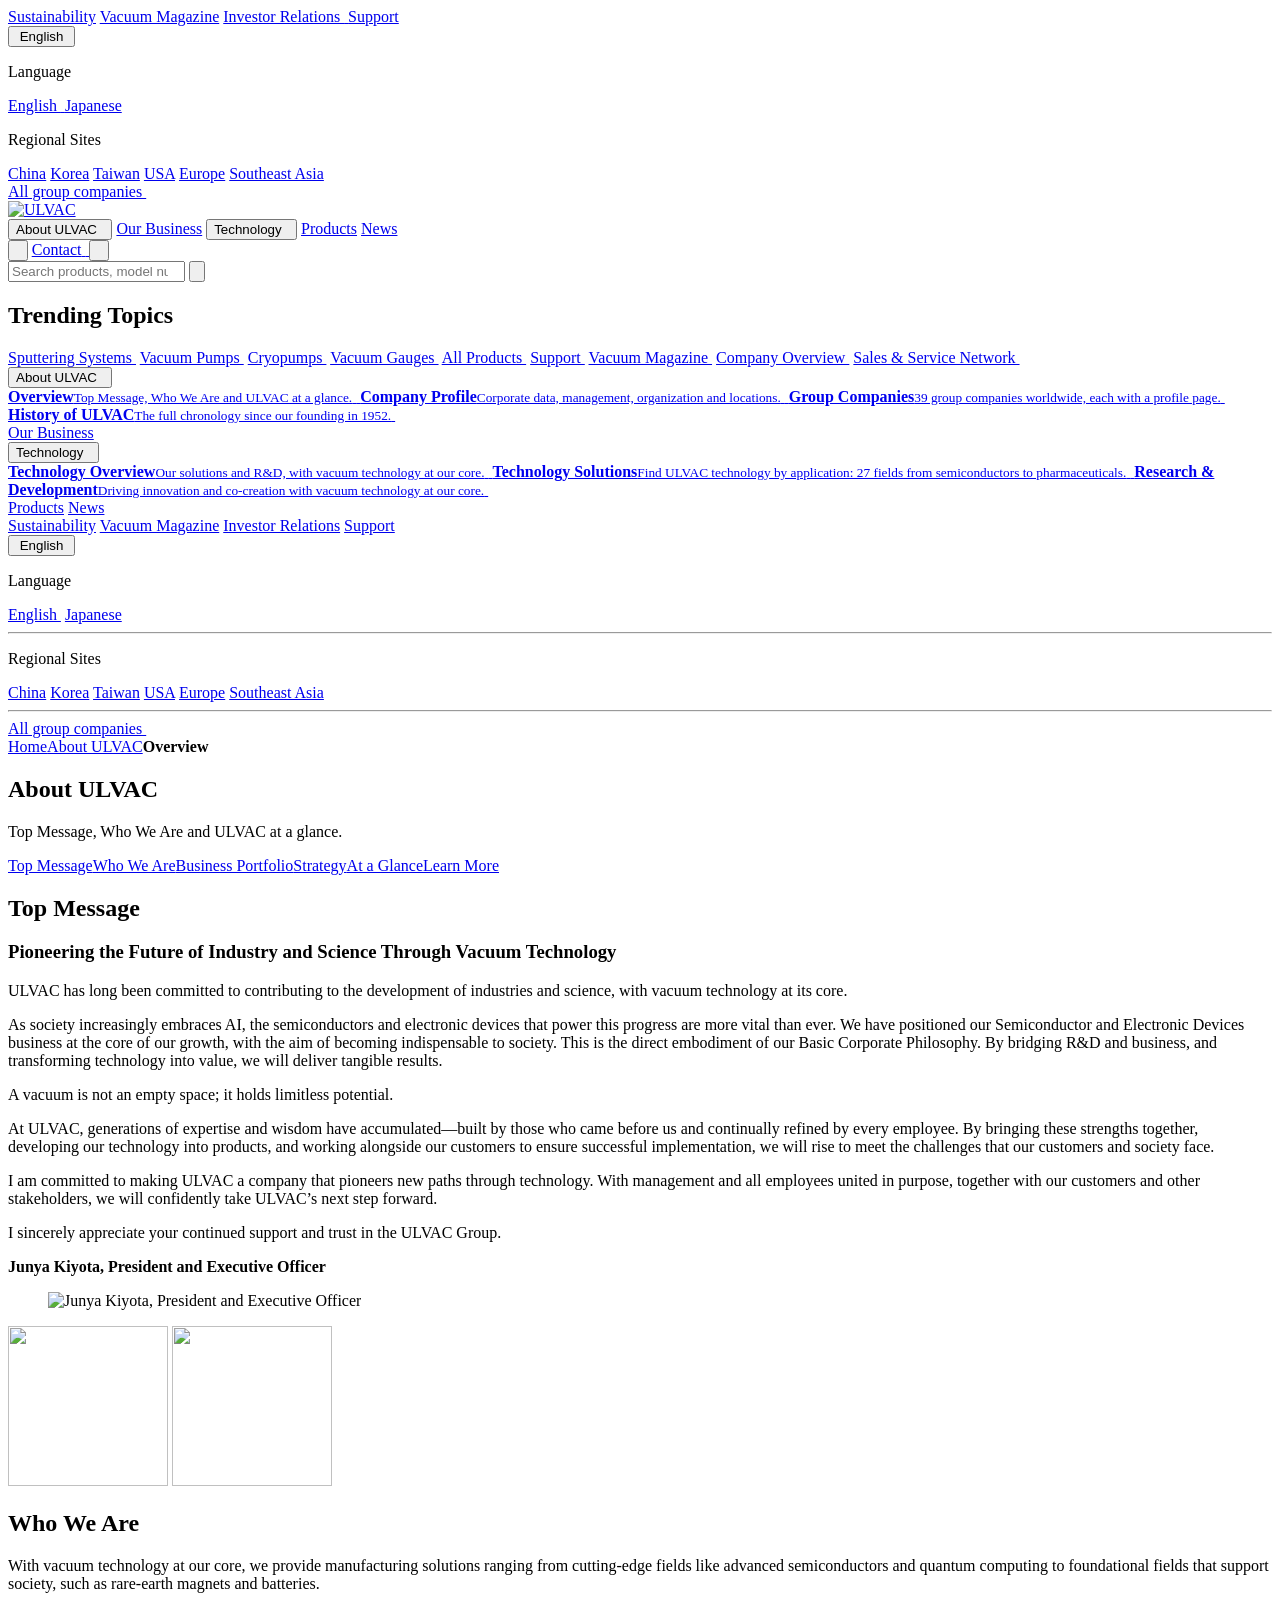
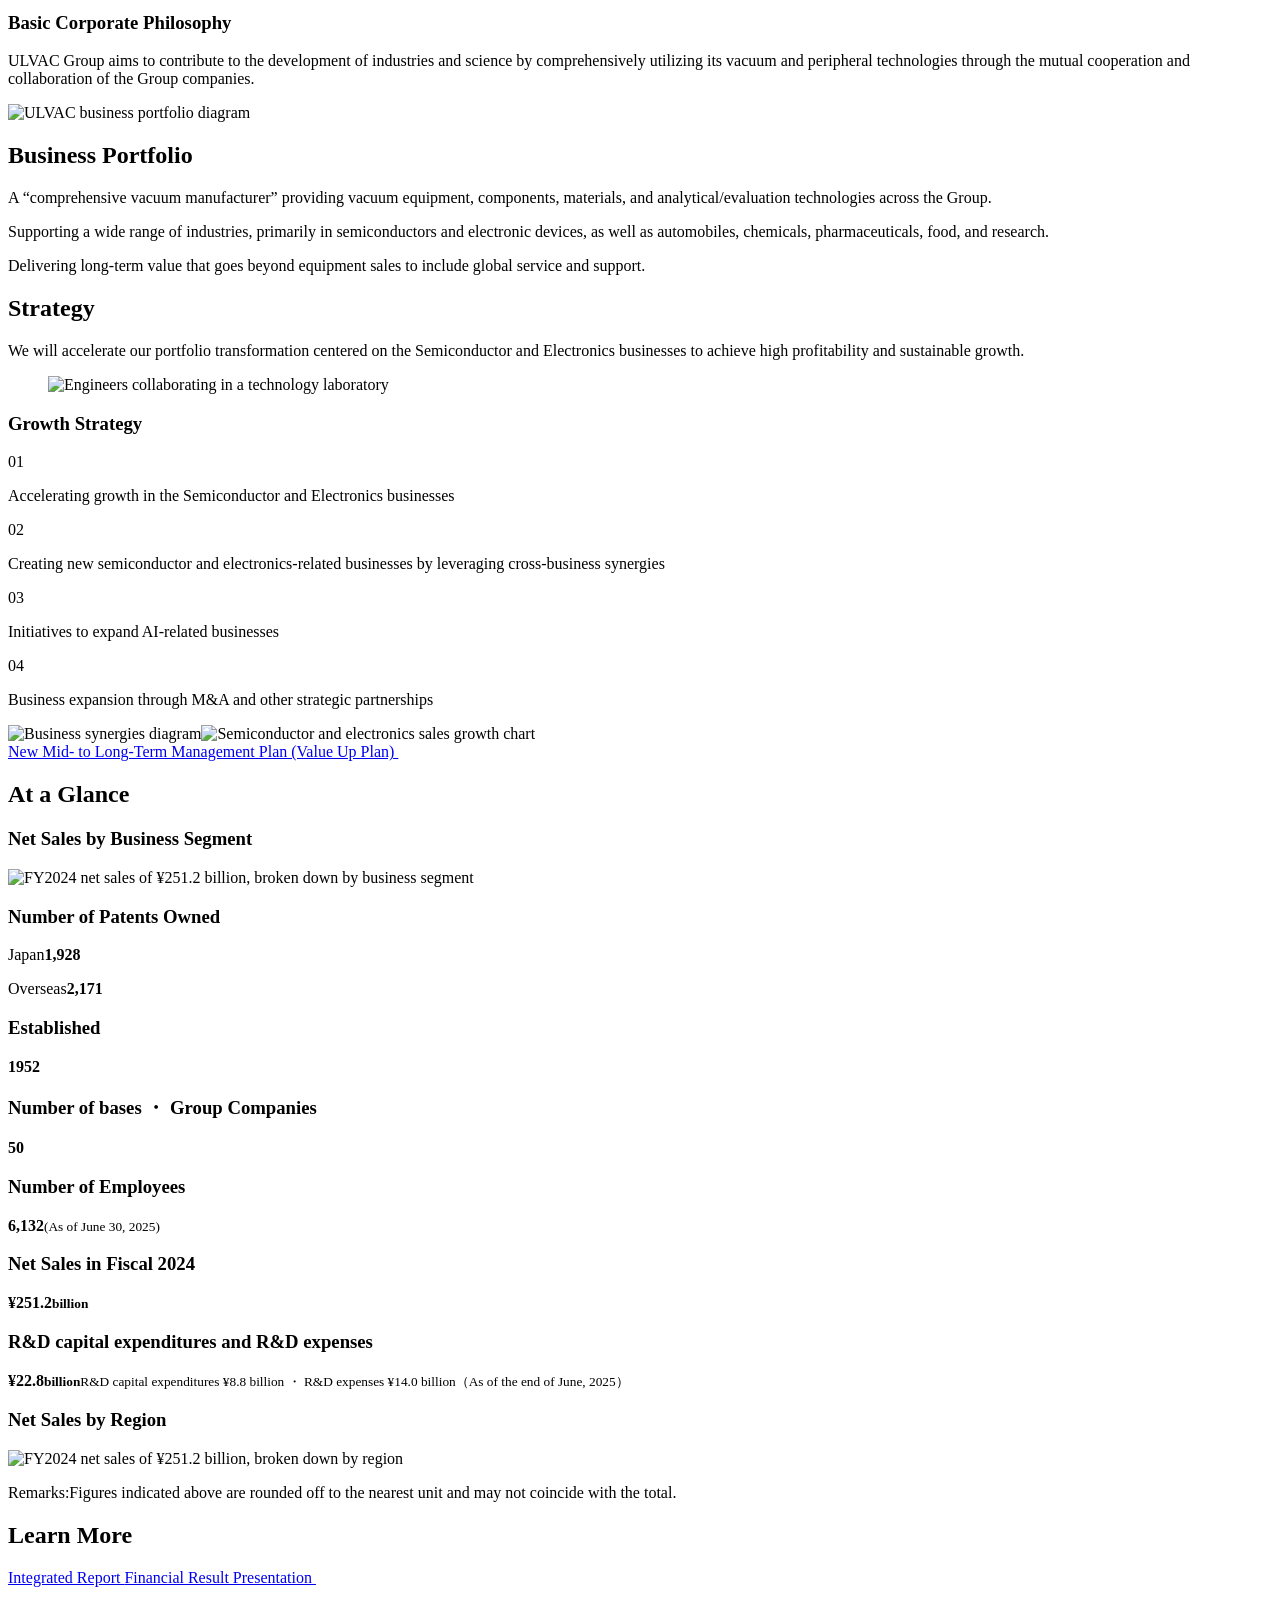
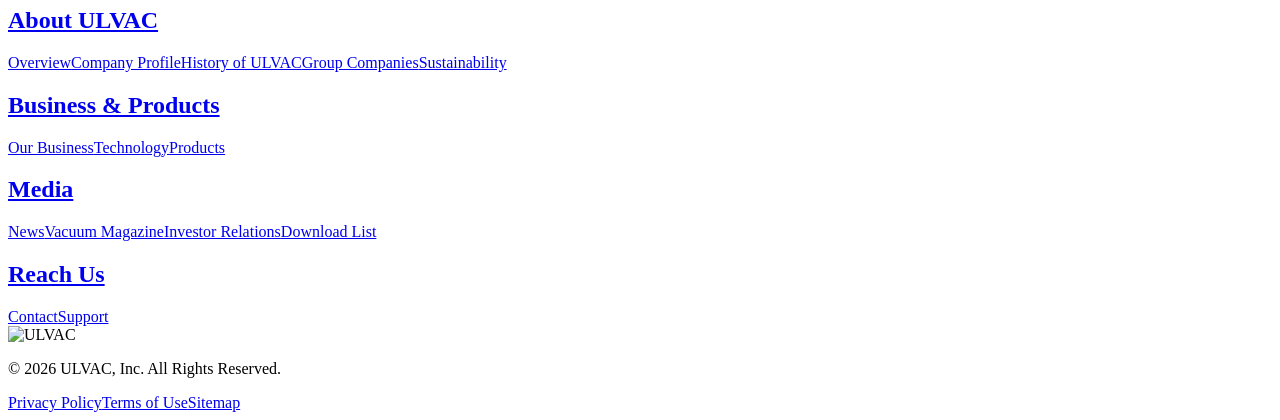
==== about.html @ 2d4812a8 "1" ====
<!doctype html>
<html lang="en">
  <head>
    <!-- figma:head-start -->
    <meta charset="UTF-8" />
    <meta name="viewport" content="width=device-width, initial-scale=1.0" />
    <meta name="description" content="About ULVAC — our leadership, identity, business portfolio, strategy and key facts." />
    <title>About ULVAC</title>
    <link rel="stylesheet" href="./css/pc.css" />
    <link rel="stylesheet" href="./css/header.css" />
    <link rel="stylesheet" href="./css/mobile.css" />
    <link rel="stylesheet" href="./css/about.css" />
    <link rel="preload" href="./script.js" as="script" />
    <!-- figma:head-end -->
  </head>
  <body>
    <!-- figma:body-start -->
    <header class="site-header" id="site-header">
      <div class="site-header__glass">
        <div class="site-header__inner">
          <div class="utility-nav">
            <a href="#sustainability">Sustainability</a>
            <a href="#magazine">Vacuum Magazine</a>
            <a class="external-link" href="#investor-relations">
              Investor Relations
              <img src="./img/site/51fd2.svg" alt="" aria-hidden="true" />
            </a>
            <a href="#support">Support</a>
            <div class="language">
              <button
                class="language__trigger"
                type="button"
                aria-expanded="false"
                aria-controls="language-menu"
              >
                <img class="language__globe" src="./img/site/header-language.svg" alt="" aria-hidden="true" />
                <span>English</span>
                <img
                  class="language__chevron"
                  src="./img/site/header-language-chevron.svg"
                  alt=""
                  aria-hidden="true"
                />
              </button>
              <div class="language__menu" id="language-menu">
                <p class="language__label">Language</p>
                <a class="language__item is-selected" href="#english">
                  English
                  <img src="./img/site/cfca9.svg" alt="" aria-hidden="true" />
                </a>
                <a class="language__item" href="#japanese">Japanese</a>
                <div class="language__divider"></div>
                <p class="language__label">Regional Sites</p>
                <a class="language__item" href="#china">China</a>
                <a class="language__item" href="#korea">Korea</a>
                <a class="language__item" href="#taiwan">Taiwan</a>
                <a class="language__item" href="#usa">USA</a>
                <a class="language__item" href="#europe">Europe</a>
                <a class="language__item" href="#southeast-asia">Southeast Asia</a>
                <div class="language__divider"></div>
                <a class="language__all" href="#group-companies">
                  All group companies
                  <img src="./img/site/816e2.svg" alt="" aria-hidden="true" />
                </a>
              </div>
            </div>
          </div>

          <div class="header-main">
            <a class="logo" href="./index.html" aria-label="ULVAC home">
              <img src="./img/site/b45c0.png" alt="ULVAC" />
            </a>
            <nav class="main-nav" aria-label="Main navigation">
              <button
                type="button"
                data-mega-menu="about"
                aria-expanded="false"
                aria-controls="mega-menu-about"
              >
                About ULVAC
                <span class="main-nav__icon">
                  <img
                    class="main-nav__icon-default"
                    src="./img/site/4ae75.svg"
                    alt=""
                    aria-hidden="true"
                  />
                  <img
                    class="main-nav__icon-active"
                    src="./img/site/4aeca.svg"
                    alt=""
                    aria-hidden="true"
                  />
                </span>
              </button>
              <i aria-hidden="true"></i>
              <a href="#business">Our Business</a>
              <i aria-hidden="true"></i>
              <button
                type="button"
                data-mega-menu="technology"
                aria-expanded="false"
                aria-controls="mega-menu-technology"
              >
                Technology
                <span class="main-nav__icon">
                  <img
                    class="main-nav__icon-default"
                    src="./img/site/4ae75.svg"
                    alt=""
                    aria-hidden="true"
                  />
                  <img
                    class="main-nav__icon-active"
                    src="./img/site/4aeca.svg"
                    alt=""
                    aria-hidden="true"
                  />
                </span>
              </button>
              <i aria-hidden="true"></i>
              <a href="#products">Products</a>
              <i aria-hidden="true"></i>
              <a href="#news">News</a>
            </nav>
            <div class="header-actions">
              <button
                class="icon-button"
                type="button"
                aria-label="Open search"
                aria-expanded="false"
                aria-controls="search-panel"
              >
                <picture class="icon-button__open">
                  <source media="(max-width: 940px)" srcset="./img/site/834f3.svg" />
                  <img src="./img/site/header-search.svg" alt="" />
                </picture>
                <img
                  class="icon-button__close"
                  src="./img/site/2cd03.svg"
                  alt=""
                  aria-hidden="true"
                />
              </button>
              <a class="contact-button" href="#contact">
                <span>Contact</span>
                <span class="contact-button__icon">
                  <img src="./img/site/header-contact-chevron.svg" alt="" aria-hidden="true" />
                </span>
              </a>
              <button
                class="mobile-menu-button"
                type="button"
                aria-label="Open menu"
                aria-expanded="false"
                aria-controls="mobile-nav"
              >
                <img
                  class="mobile-menu-button__open"
                  src="./img/site/a087a.svg"
                  alt=""
                  aria-hidden="true"
                />
                <img
                  class="mobile-menu-button__close"
                  src="./img/site/2cd03.svg"
                  alt=""
                  aria-hidden="true"
                />
              </button>
            </div>
          </div>
        </div>
      </div>

      <div class="mega-menu mega-menu--about" id="mega-menu-about" hidden>
        <p class="mega-menu__title">About ULVAC</p>
        <div class="mega-menu__grid">
          <a class="mega-menu__card" href="./about.html"
            ><strong>Overview</strong><span>Top Message, Who We Are and ULVAC at a glance.</span></a
          >
          <a class="mega-menu__card" href="#company-profile"
            ><strong>Company Profile</strong
            ><span>Corporate data, management, organization and locations.</span></a
          >
          <a class="mega-menu__card" href="#group-companies"
            ><strong>Group Companies</strong
            ><span>39 group companies worldwide, each with a profile page.</span></a
          >
          <a class="mega-menu__card" href="#history-of-ulvac"
            ><strong>History of ULVAC</strong
            ><span>The full chronology since our founding in 1952.</span></a
          >
        </div>
      </div>

      <div class="mega-menu mega-menu--technology" id="mega-menu-technology" hidden>
        <p class="mega-menu__title">Technology</p>
        <div class="mega-menu__grid">
          <a class="mega-menu__card" href="#technology-overview"
            ><strong>Technology Overview</strong
            ><span>Our solutions and R&amp;D, with vacuum technology at our core.</span></a
          >
          <a class="mega-menu__card" href="#technology-solutions"
            ><strong>Technology Solutions</strong
            ><span
              >Find ULVAC technology by application: 27 fields from semiconductors to
              pharmaceuticals.</span
            ></a
          >
          <a class="mega-menu__card" href="#research-development"
            ><strong>Research &amp; Development</strong
            ><span>Driving innovation and co-creation with vacuum technology at our core.</span></a
          >
        </div>
      </div>

      <div class="search-panel" id="search-panel" aria-hidden="true">
        <form class="search-form" role="search">
          <input
            name="q"
            type="search"
            aria-label="Search"
            placeholder="Search products, model numbers, articles..."
            tabindex="-1"
          />
          <button type="submit" aria-label="Submit search" tabindex="-1">
            <img src="./img/site/65e20.svg" alt="" aria-hidden="true" />
          </button>
        </form>
        <div class="trending">
          <h2>Trending Topics</h2>
          <div class="trending__grid">
            <a href="#sputtering-systems"
              >Sputtering Systems <img src="./img/site/816e2.svg" alt="" aria-hidden="true"
            /></a>
            <a href="#vacuum-pumps"
              >Vacuum Pumps <img src="./img/site/816e2.svg" alt="" aria-hidden="true"
            /></a>
            <a href="#cryopumps"
              >Cryopumps <img src="./img/site/816e2.svg" alt="" aria-hidden="true"
            /></a>
            <a href="#vacuum-gauges"
              >Vacuum Gauges <img src="./img/site/816e2.svg" alt="" aria-hidden="true"
            /></a>
            <a href="#products"
              >All Products <img src="./img/site/816e2.svg" alt="" aria-hidden="true"
            /></a>
            <a href="#support"
              >Support <img src="./img/site/816e2.svg" alt="" aria-hidden="true"
            /></a>
            <a href="#magazine"
              >Vacuum Magazine <img src="./img/site/816e2.svg" alt="" aria-hidden="true"
            /></a>
            <a href="./about.html"
              >Company Overview <img src="./img/site/816e2.svg" alt="" aria-hidden="true"
            /></a>
            <a href="#sales-service-network"
              >Sales &amp; Service Network
              <img src="./img/site/816e2.svg" alt="" aria-hidden="true"
            /></a>
          </div>
        </div>
      </div>

      <nav class="mobile-nav" id="mobile-nav" aria-label="Mobile navigation">
        <div class="mobile-nav__primary">
          <div class="mobile-nav__group">
            <button
              class="mobile-nav__trigger"
              type="button"
              aria-expanded="false"
              aria-controls="mobile-about"
            >
              <span>About ULVAC</span>
              <img class="mobile-nav__chevron-down" src="./img/site/a34da.svg" alt="" aria-hidden="true" />
              <img class="mobile-nav__chevron-up" src="./img/site/2c902.svg" alt="" aria-hidden="true" />
            </button>
            <div class="mobile-nav__submenu" id="mobile-about">
              <a href="./about.html">
                <span><strong>Overview</strong><small>Top Message, Who We Are and ULVAC at a glance.</small></span>
                <img src="./img/site/85260.svg" alt="" aria-hidden="true" />
              </a>
              <a href="#company-profile">
                <span><strong>Company Profile</strong><small>Corporate data, management, organization and locations.</small></span>
                <img src="./img/site/85260.svg" alt="" aria-hidden="true" />
              </a>
              <a href="#group-companies">
                <span><strong>Group Companies</strong><small>39 group companies worldwide, each with a profile page.</small></span>
                <img src="./img/site/85260.svg" alt="" aria-hidden="true" />
              </a>
              <a href="#history-of-ulvac">
                <span><strong>History of ULVAC</strong><small>The full chronology since our founding in 1952.</small></span>
                <img src="./img/site/85260.svg" alt="" aria-hidden="true" />
              </a>
            </div>
          </div>
          <a class="mobile-nav__link" href="#business">Our Business</a>
          <div class="mobile-nav__group">
            <button
              class="mobile-nav__trigger"
              type="button"
              aria-expanded="false"
              aria-controls="mobile-technology"
            >
              <span>Technology</span>
              <img class="mobile-nav__chevron-down" src="./img/site/a34da.svg" alt="" aria-hidden="true" />
              <img class="mobile-nav__chevron-up" src="./img/site/2c902.svg" alt="" aria-hidden="true" />
            </button>
            <div class="mobile-nav__submenu" id="mobile-technology">
              <a href="#technology-overview">
                <span><strong>Technology Overview</strong><small>Our solutions and R&amp;D, with vacuum technology at our core.</small></span>
                <img src="./img/site/85260.svg" alt="" aria-hidden="true" />
              </a>
              <a href="#technology-solutions">
                <span><strong>Technology Solutions</strong><small>Find ULVAC technology by application: 27 fields from semiconductors to pharmaceuticals.</small></span>
                <img src="./img/site/85260.svg" alt="" aria-hidden="true" />
              </a>
              <a href="#research-development">
                <span><strong>Research &amp; Development</strong><small>Driving innovation and co-creation with vacuum technology at our core.</small></span>
                <img src="./img/site/85260.svg" alt="" aria-hidden="true" />
              </a>
            </div>
          </div>
          <a class="mobile-nav__link" href="#products">Products</a>
          <a class="mobile-nav__link" href="#news">News</a>
        </div>

        <div class="mobile-nav__utility">
          <a href="#sustainability">Sustainability</a>
          <a href="#magazine">Vacuum Magazine</a>
          <a href="#investor-relations">Investor Relations</a>
          <a href="#support">Support</a>
          <div class="mobile-language">
            <button
              class="mobile-language__trigger"
              type="button"
              aria-expanded="false"
              aria-controls="mobile-language-menu"
            >
              <span>
                <img src="./img/site/fb492.svg" alt="" aria-hidden="true" />
                English
              </span>
              <img class="mobile-language__chevron" src="./img/site/47013.svg" alt="" aria-hidden="true" />
            </button>
            <div class="mobile-language__menu" id="mobile-language-menu">
              <p>Language</p>
              <a class="is-selected" href="#english">English <img src="./img/site/cfca9.svg" alt="" aria-hidden="true" /></a>
              <a href="#japanese">Japanese</a>
              <hr />
              <p>Regional Sites</p>
              <a href="#china">China</a>
              <a href="#korea">Korea</a>
              <a href="#taiwan">Taiwan</a>
              <a href="#usa">USA</a>
              <a href="#europe">Europe</a>
              <a href="#southeast-asia">Southeast Asia</a>
              <hr />
              <a class="mobile-language__all" href="#group-companies">
                All group companies
                <img src="./img/site/816e2.svg" alt="" aria-hidden="true" />
              </a>
            </div>
          </div>
        </div>
      </nav>
    </header>
    <main class="about-page">
      <nav class="about-breadcrumb content-shell" aria-label="Breadcrumb">
        <a href="./index.html">Home</a><img src="./img/about/breadcrumb-right.svg" alt="" /><a href="#">About ULVAC</a><img src="./img/about/breadcrumb-right.svg" alt="" /><strong aria-current="page">Overview</strong>
      </nav>

      <section class="about-hero">
        <div class="content-shell">
          <h1>About ULVAC</h1>
          <p>Top Message, Who We Are and ULVAC at a glance.</p>
          <nav class="about-anchor-nav" aria-label="About page sections">
            <a href="#top-message">Top Message</a><a href="#who-we-are">Who We Are</a><a href="#business-portfolio">Business Portfolio</a><a href="#strategy">Strategy</a><a href="#at-a-glance">At a Glance</a><a href="#learn-more">Learn More</a>
          </nav>
        </div>
      </section>

      <section class="about-section top-message content-shell" id="top-message">
        <h2>Top Message</h2>
        <article class="message-card">
          <div class="message-copy">
            <h3>Pioneering the Future of Industry and Science Through Vacuum Technology</h3>
            <div>
              <p>ULVAC has long been committed to contributing to the development of industries and science, with vacuum technology at its core.</p>
              <p>As society increasingly embraces AI, the semiconductors and electronic devices that power this progress are more vital than ever. We have positioned our Semiconductor and Electronic Devices business at the core of our growth, with the aim of becoming indispensable to society. This is the direct embodiment of our Basic Corporate Philosophy. By bridging R&amp;D and business, and transforming technology into value, we will deliver tangible results.</p>
              <p>A vacuum is not an empty space; it holds limitless potential.</p>
              <p>At ULVAC, generations of expertise and wisdom have accumulated—built by those who came before us and continually refined by every employee. By bringing these strengths together, developing our technology into products, and working alongside our customers to ensure successful implementation, we will rise to meet the challenges that our customers and society face.</p>
              <p>I am committed to making ULVAC a company that pioneers new paths through technology. With management and all employees united in purpose, together with our customers and other stakeholders, we will confidently take ULVAC’s next step forward.</p>
              <p>I sincerely appreciate your continued support and trust in the ULVAC Group.</p>
            </div>
            <strong>Junya Kiyota, President and Executive Officer</strong>
          </div>
          <figure class="message-portrait"><img src="./img/about/26c6a.png" alt="Junya Kiyota, President and Executive Officer" /></figure>
        </article>
        <img class="message-quote message-quote--open" src="./img/about/quote-open.svg" alt="" width="160" height="160" />
        <img class="message-quote message-quote--close" src="./img/about/quote-close.svg" alt="" width="160" height="160" />
      </section>

      <section class="about-section content-shell" id="who-we-are">
        <article class="who-card">
          <div><h2>Who We Are</h2><p>With vacuum technology at our core, we provide manufacturing solutions ranging from cutting-edge fields like advanced semiconductors and quantum computing to foundational fields that support society, such as rare-earth magnets and batteries.</p></div>
          <aside><h3>Basic Corporate Philosophy</h3><p>ULVAC Group aims to contribute to the development of industries and science by comprehensively utilizing its vacuum and peripheral technologies through the mutual cooperation and collaboration of the Group companies.</p></aside>
        </article>
      </section>

      <section class="about-section content-shell" id="business-portfolio">
        <article class="portfolio-card">
          <img src="./img/about/96e7d.png" alt="ULVAC business portfolio diagram" />
          <div><h2>Business Portfolio</h2><p>A “comprehensive vacuum manufacturer” providing vacuum equipment, components, materials, and analytical/evaluation technologies across the Group.</p><p>Supporting a wide range of industries, primarily in semiconductors and electronic devices, as well as automobiles, chemicals, pharmaceuticals, food, and research.</p><p>Delivering long-term value that goes beyond equipment sales to include global service and support.</p></div>
        </article>
      </section>

      <section class="about-section strategy-section content-shell" id="strategy">
        <div class="strategy-intro"><div><h2>Strategy</h2><p>We will accelerate our portfolio transformation centered on the Semiconductor and Electronics businesses to achieve high profitability and sustainable growth.</p></div><figure><img src="./img/about/8f55e.png" alt="Engineers collaborating in a technology laboratory" /></figure></div>
        <h3>Growth Strategy</h3>
        <div class="growth-grid"><article><span>01</span><p>Accelerating growth in the Semiconductor and Electronics businesses</p></article><article><span>02</span><p>Creating new semiconductor and electronics-related businesses by leveraging cross-business synergies</p></article><article><span>03</span><p>Initiatives to expand AI-related businesses</p></article><article><span>04</span><p>Business expansion through M&amp;A and other strategic partnerships</p></article></div>
        <div class="strategy-images"><img src="./img/about/a4dad.png" alt="Business synergies diagram" /><img src="./img/about/585d7.png" alt="Semiconductor and electronics sales growth chart" /></div>
        <a class="text-link" href="#">New Mid- to Long-Term Management Plan (Value Up Plan) <img src="./img/about/plan-pdf.svg" alt="" /></a>
      </section>

      <section class="about-section glance-section content-shell" id="at-a-glance">
        <h2>At a Glance</h2>
        <div class="glance-grid">
          <div class="glance-segment-stack">
          <article class="glance-card glance-card--chart"><h3>Net Sales by Business Segment</h3><img src="./img/about/net-sales-segments.png" width="924" height="536" alt="FY2024 net sales of ¥251.2 billion, broken down by business segment" /></article>
            <article class="glance-card"><h3>Number of Patents Owned</h3><div class="split-metric"><p>Japan<strong>1,928</strong></p><p>Overseas<strong>2,171</strong></p></div></article>
          </div>
          <div class="glance-stack"><article class="glance-card"><h3>Established</h3><strong class="metric">1952</strong></article><article class="glance-card"><h3>Number of bases ・ Group Companies</h3><strong class="metric">50</strong></article><article class="glance-card"><h3>Number of Employees</h3><strong class="metric">6,132</strong><small>(As of June 30, 2025)</small></article></div>
          <div class="glance-stack"><article class="glance-card"><h3>Net Sales in Fiscal 2024</h3><strong class="metric">¥251.2<small>billion</small></strong></article><article class="glance-card"><h3>R&amp;D capital expenditures and R&amp;D expenses</h3><strong class="metric">¥22.8<small>billion</small></strong><small>R&amp;D capital expenditures ¥8.8 billion ・ R&amp;D expenses ¥14.0 billion（As of the end of June, 2025）</small></article></div>
          <article class="glance-card glance-card--chart"><h3>Net Sales by Region</h3><img src="./img/about/net-sales-regions.png" width="924" height="516" alt="FY2024 net sales of ¥251.2 billion, broken down by region" /></article>
        </div>
        <p class="glance-note">Remarks:Figures indicated above are rounded off to the nearest unit and may not coincide with the total.</p>
      </section>

      <section class="about-section learn-more content-shell" id="learn-more"><h2>Learn More</h2><div><a href="#">Integrated Report <img src="./img/about/e013e.svg" alt="" /></a><a href="#">Financial Result Presentation <img src="./img/about/e013e.svg" alt="" /></a></div></section>
    </main>
    <footer class="footer">
      <div class="footer__inner">
        <nav class="footer__nav" aria-label="Footer navigation">
          <div>
            <h2><a href="#">About ULVAC</a></h2>
            <a href="#">Overview</a><a href="#">Company Profile</a><a href="#">History of ULVAC</a
            ><a href="#">Group Companies</a><a href="#">Sustainability</a>
          </div>
          <div>
            <h2><a href="#">Business &amp; Products</a></h2>
            <a href="#">Our Business</a><a href="#">Technology</a><a href="#">Products</a>
          </div>
          <div>
            <h2><a href="#">Media</a></h2>
            <a href="#">News</a><a href="#">Vacuum Magazine</a><a href="#">Investor Relations</a
            ><a href="#">Download List</a>
          </div>
          <div>
            <h2><a href="#">Reach Us</a></h2>
            <a href="#">Contact</a><a href="#">Support</a>
          </div>
        </nav>
        <img class="footer__logo" src="./img/94890.png" alt="ULVAC" />
        <div class="footer__legal">
          <p>© 2026 ULVAC, Inc. All Rights Reserved.</p>
          <nav aria-label="Legal">
            <a href="#">Privacy Policy</a><a href="#">Terms of Use</a><a href="#">Sitemap</a>
          </nav>
        </div>
      </div>
    </footer>
    <script src="./script.js" defer></script>
    <!-- figma:body-end -->
  </body>
</html>
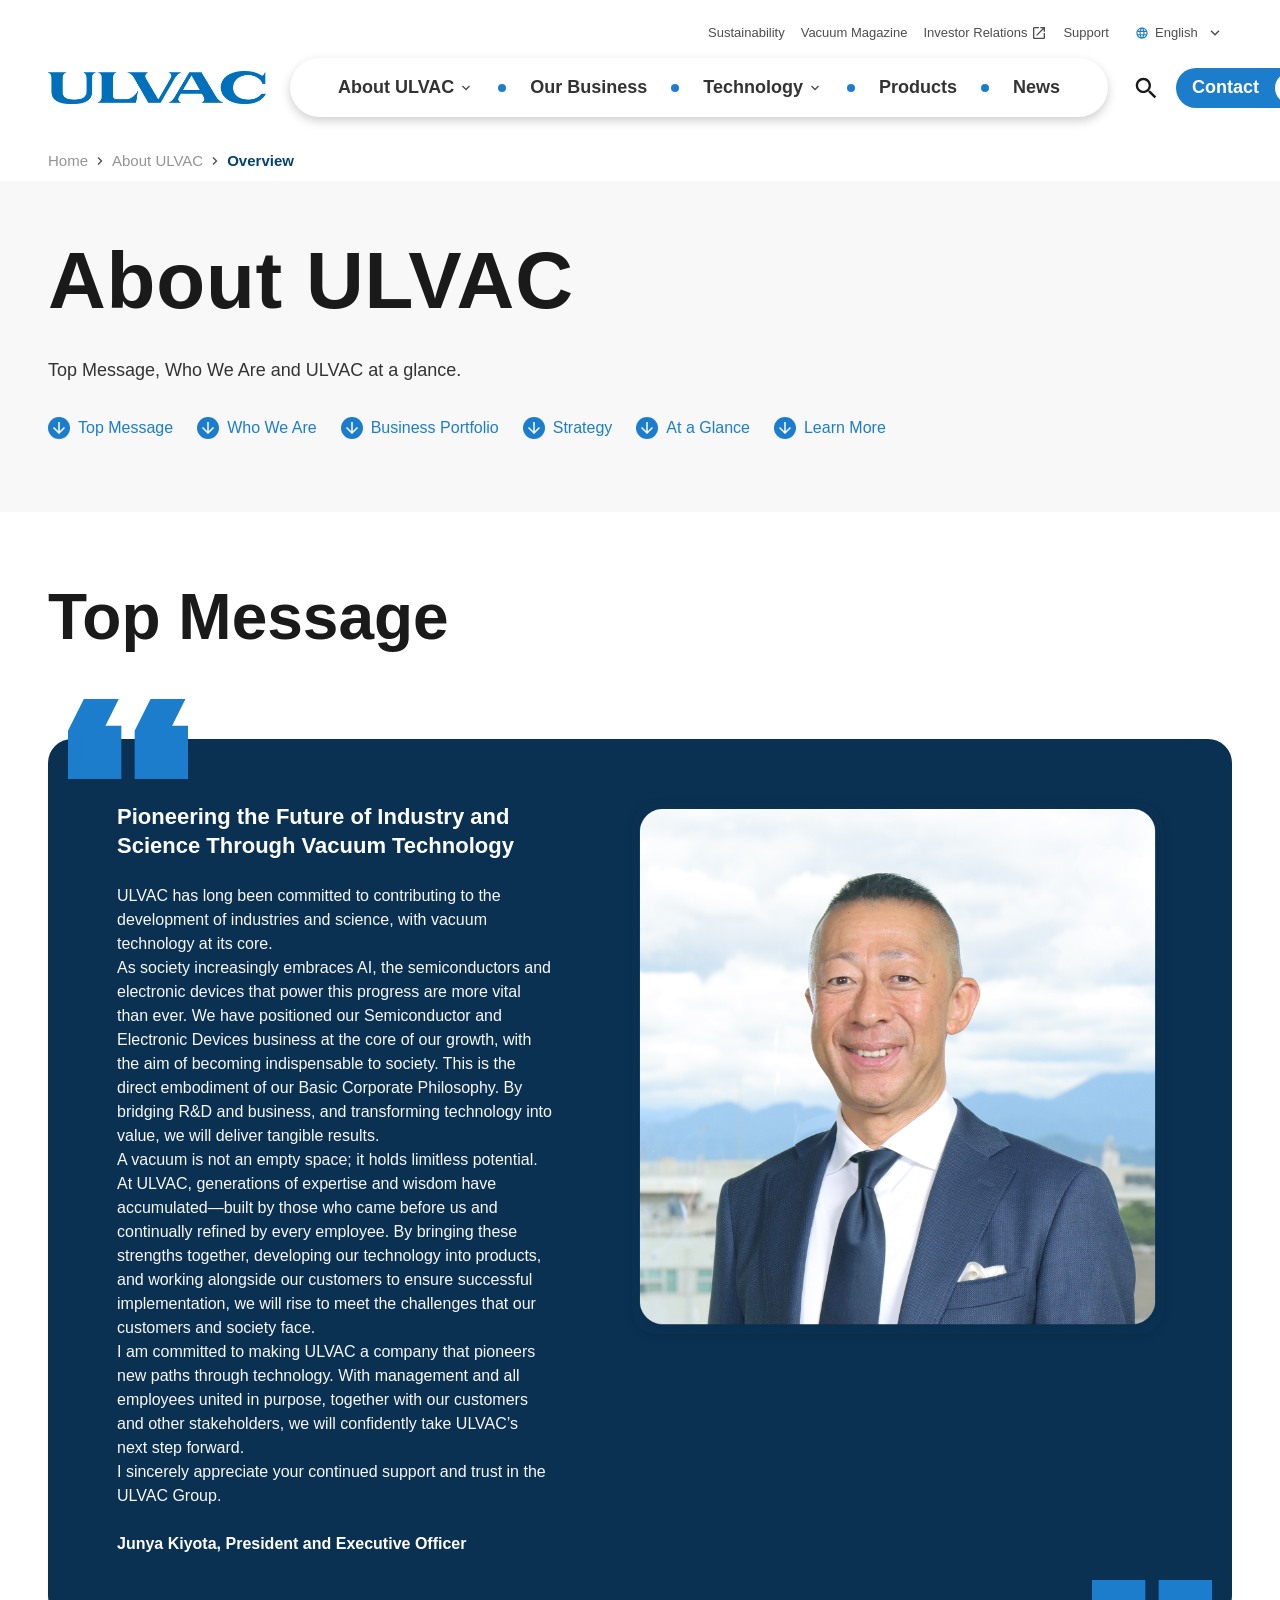
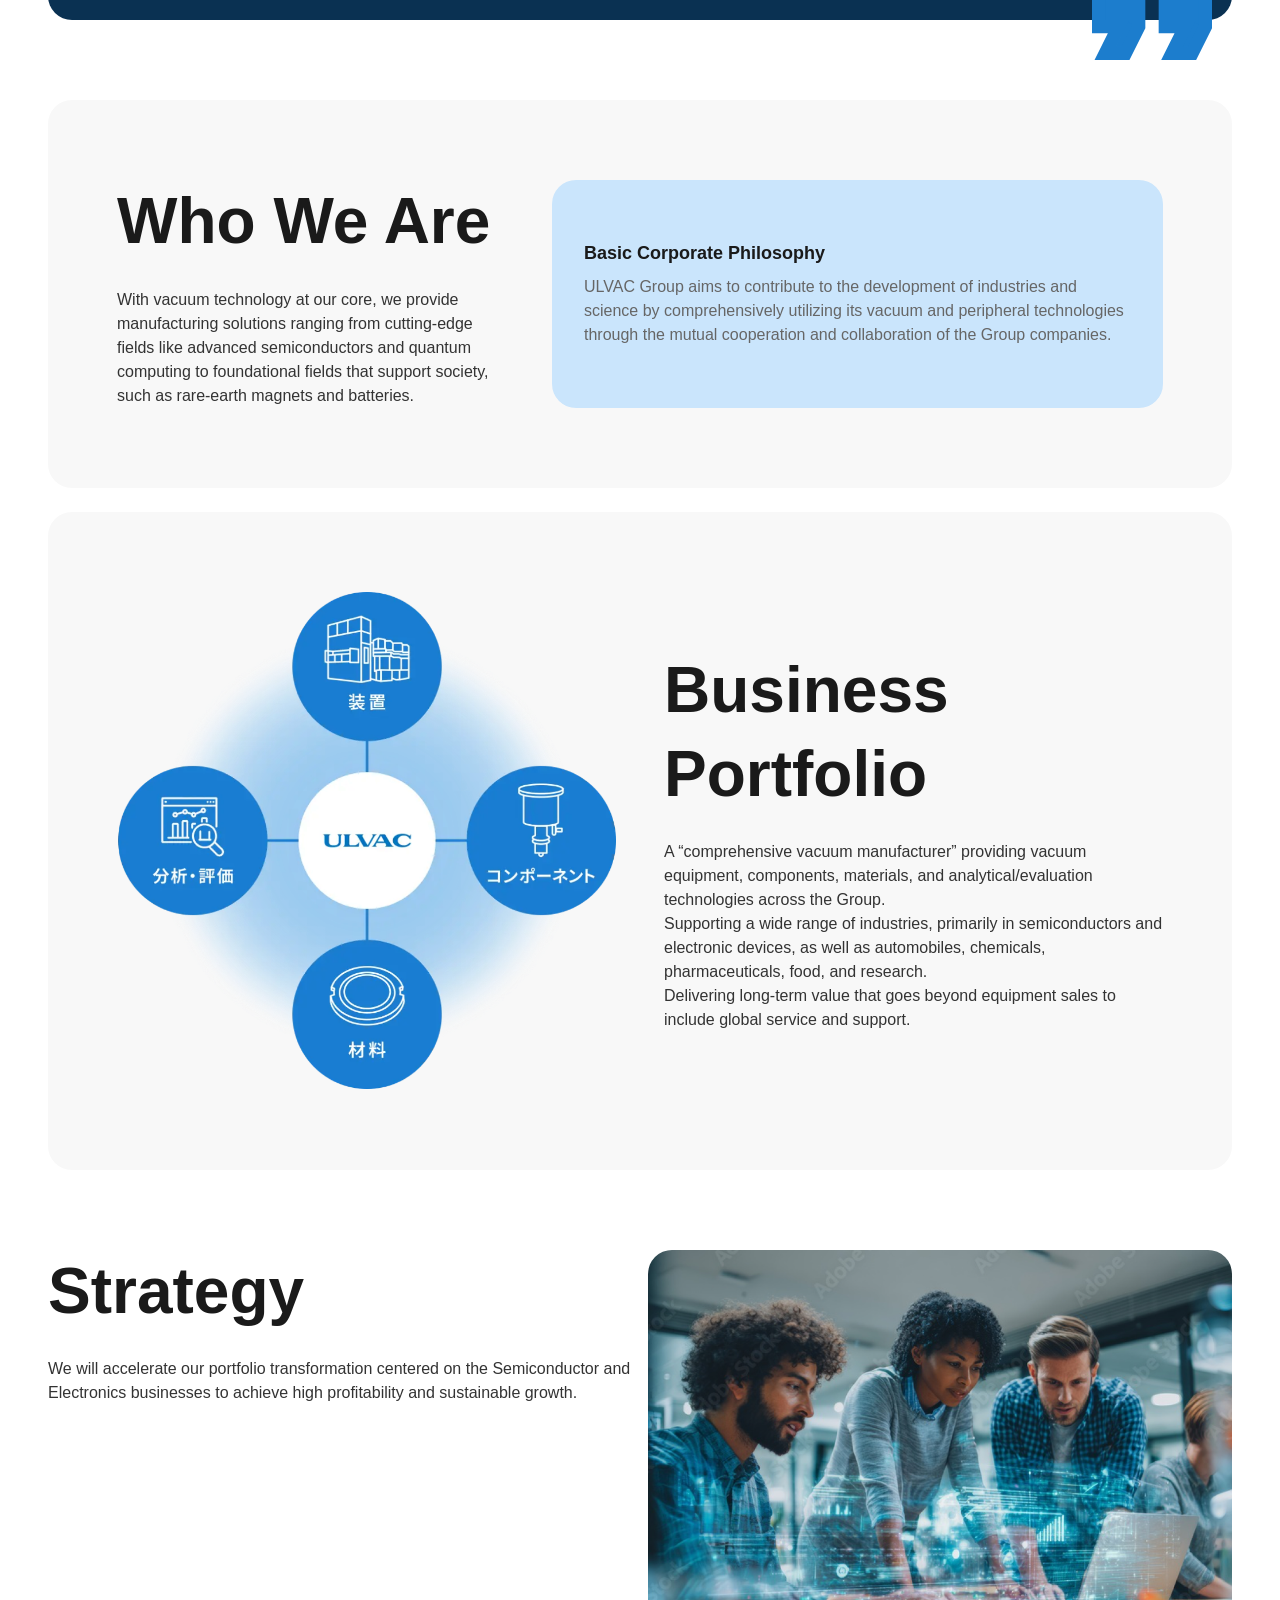
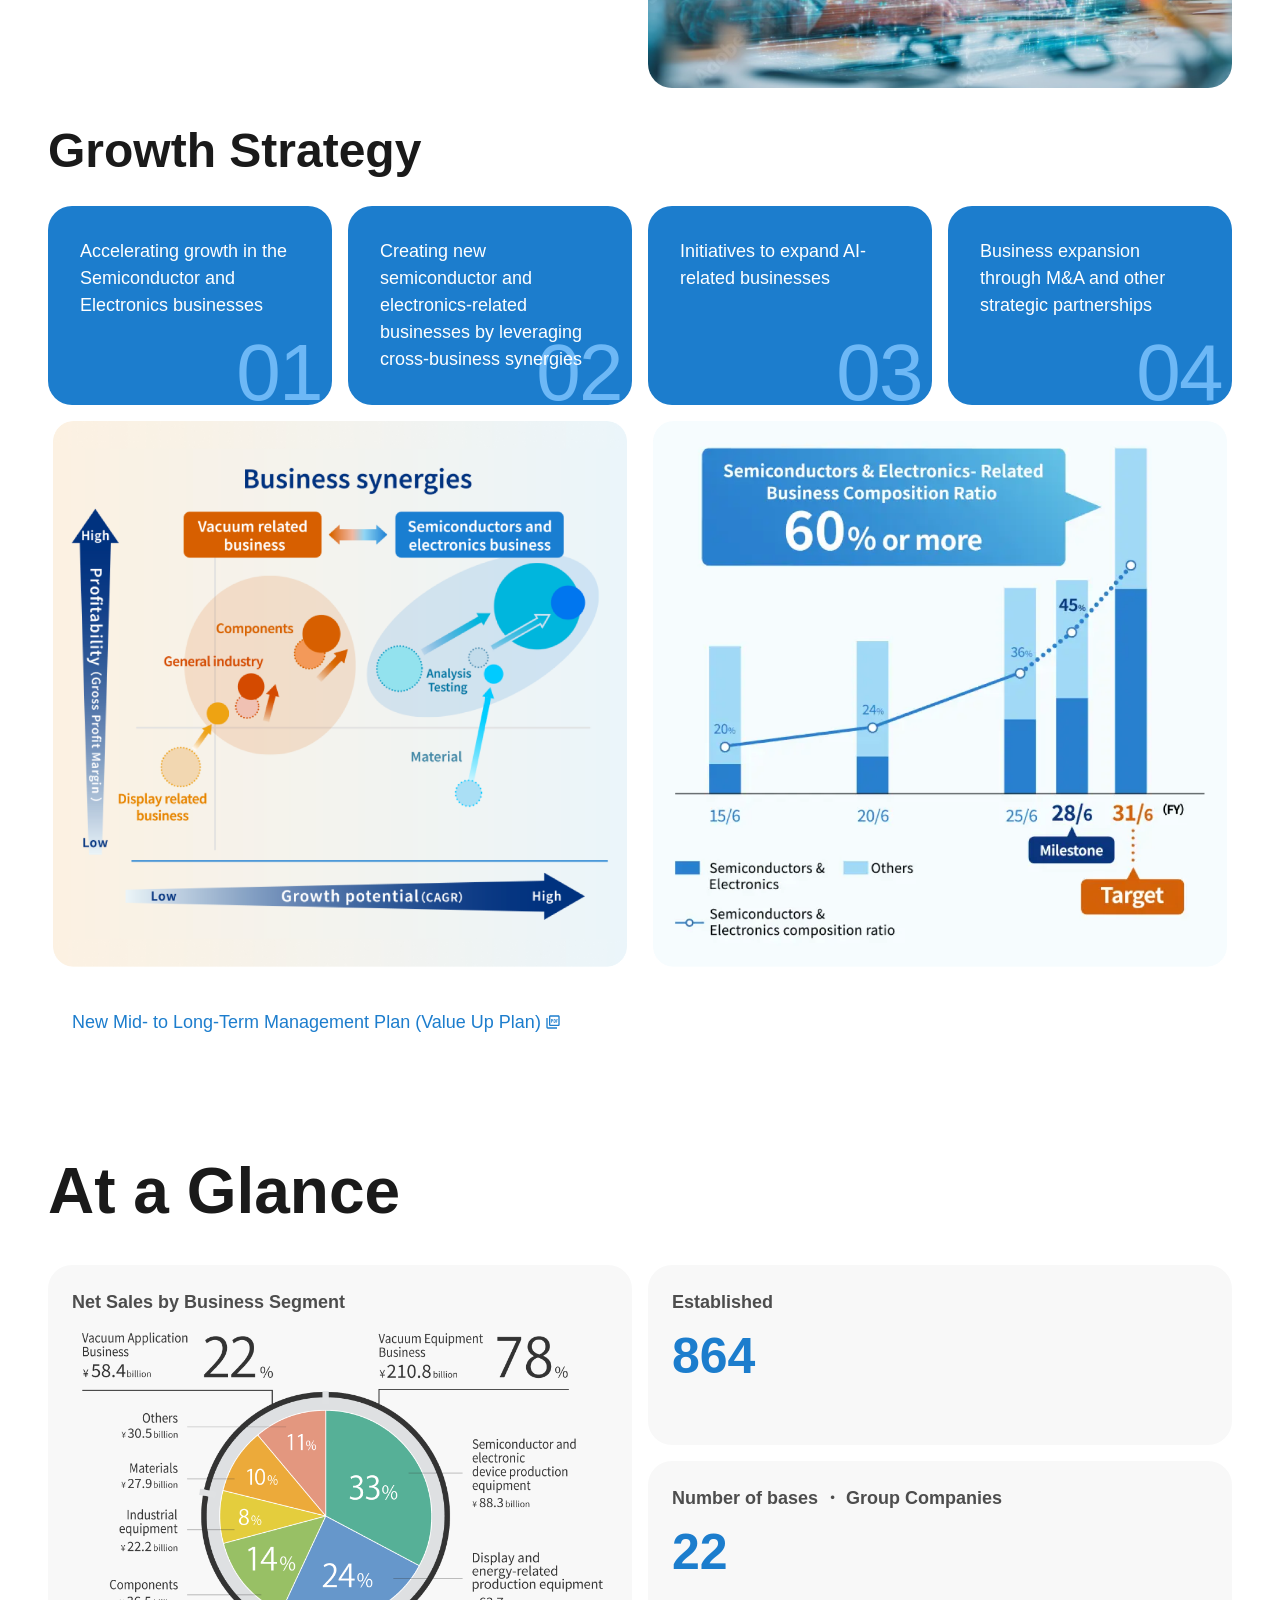
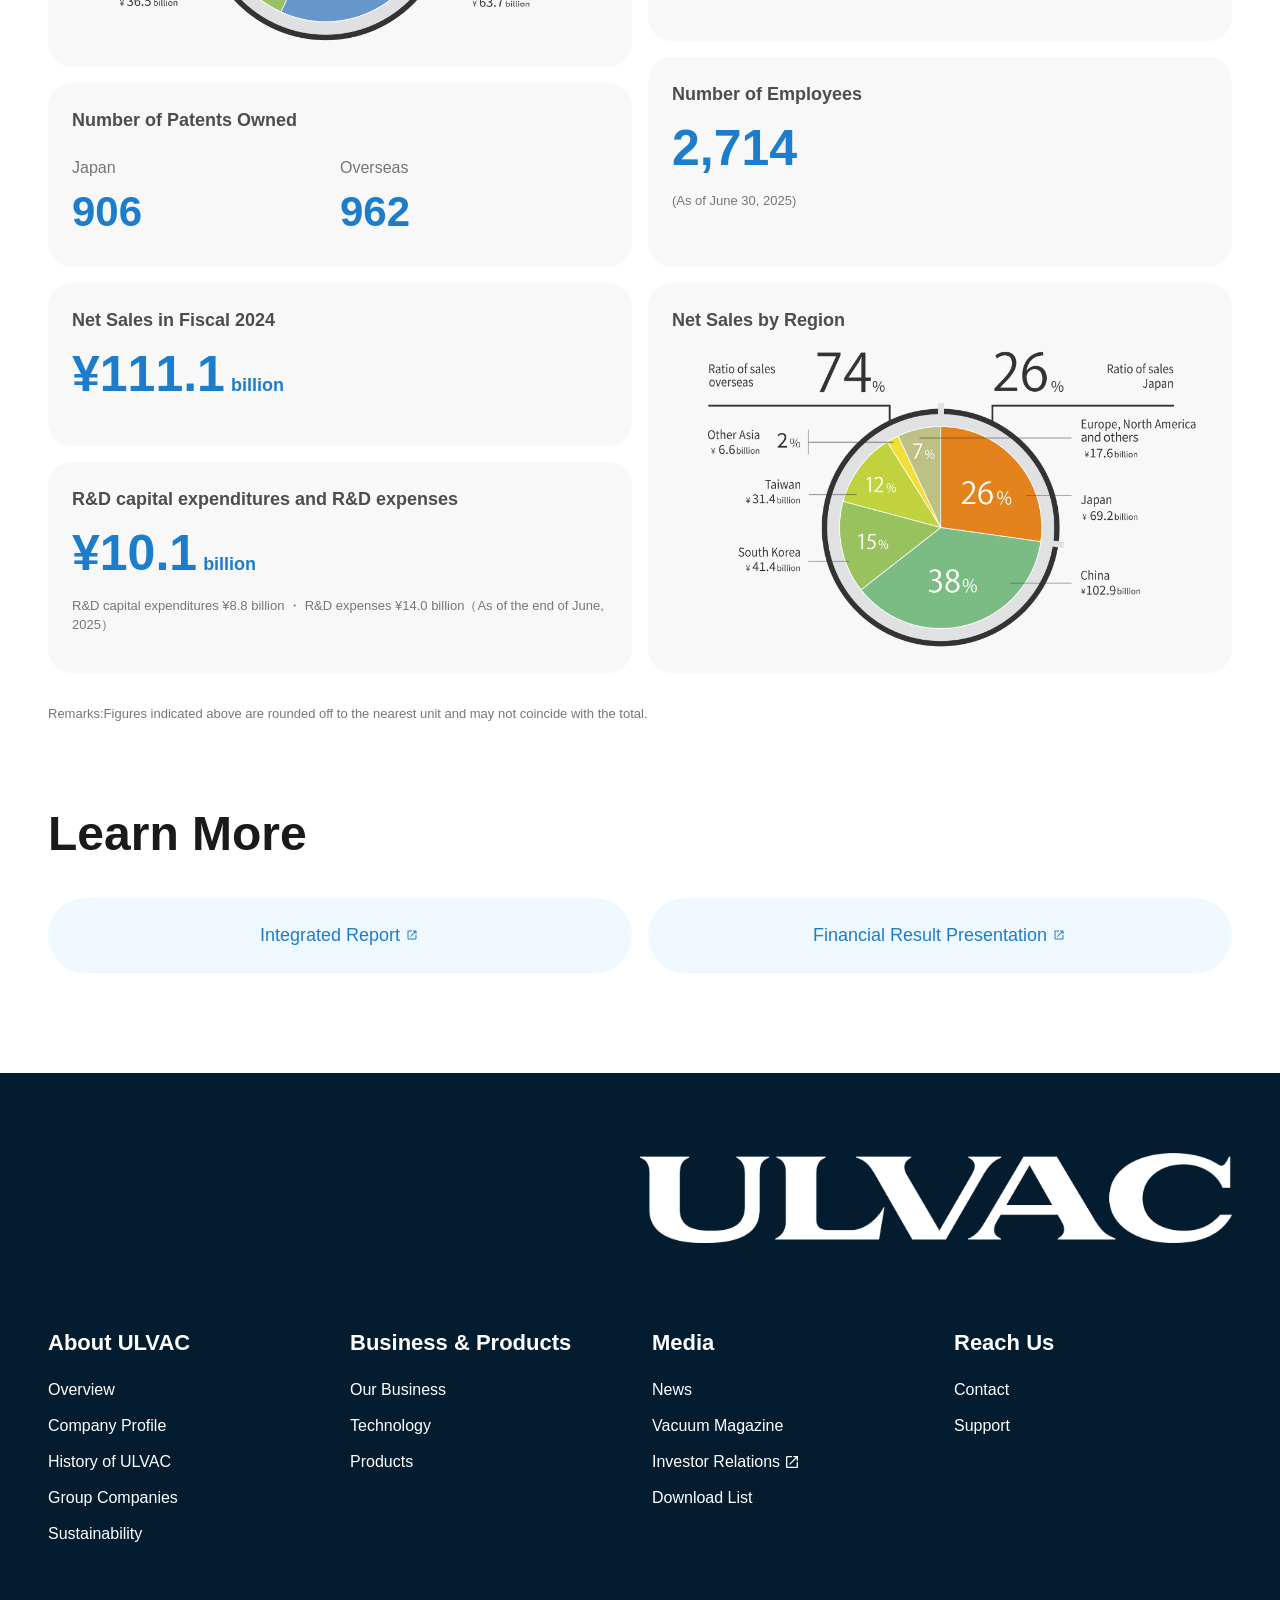
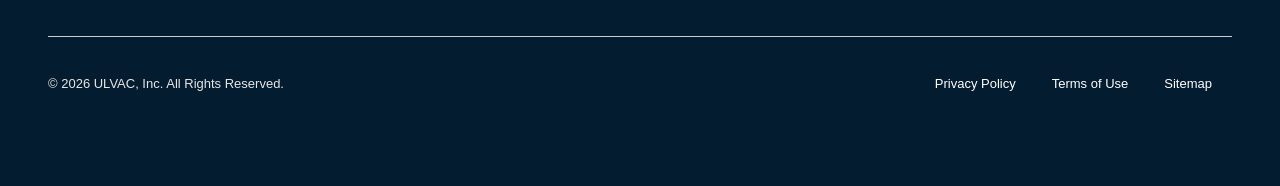
==== commit 9b1b1542: "11.27" ====
--- a/about.html
+++ b/about.html
@@ -20,7 +20,7 @@
         <div class="site-header__inner">
           <div class="utility-nav">
             <a href="#sustainability">Sustainability</a>
-            <a href="#magazine">Vacuum Magazine</a>
+            <a href="./vacuum-magazine.html">Vacuum Magazine</a>
             <a class="external-link" href="#investor-relations">
               Investor Relations
               <img src="./img/site/51fd2.svg" alt="" aria-hidden="true" />
@@ -121,7 +121,7 @@
               <i aria-hidden="true"></i>
               <a href="#products">Products</a>
               <i aria-hidden="true"></i>
-              <a href="#news">News</a>
+              <a href="./news.html">News</a>
             </nav>
             <div class="header-actions">
               <button
@@ -179,7 +179,7 @@
           <a class="mega-menu__card" href="./about.html"
             ><strong>Overview</strong><span>Top Message, Who We Are and ULVAC at a glance.</span></a
           >
-          <a class="mega-menu__card" href="#company-profile"
+          <a class="mega-menu__card" href="./company-profile.html"
             ><strong>Company Profile</strong
             ><span>Corporate data, management, organization and locations.</span></a
           >
@@ -197,11 +197,11 @@
       <div class="mega-menu mega-menu--technology" id="mega-menu-technology" hidden>
         <p class="mega-menu__title">Technology</p>
         <div class="mega-menu__grid">
-          <a class="mega-menu__card" href="#technology-overview"
+          <a class="mega-menu__card" href="./technology-overview.html"
             ><strong>Technology Overview</strong
             ><span>Our solutions and R&amp;D, with vacuum technology at our core.</span></a
           >
-          <a class="mega-menu__card" href="#technology-solutions"
+          <a class="mega-menu__card" href="./technology-solutions.html"
             ><strong>Technology Solutions</strong
             ><span
               >Find ULVAC technology by application: 27 fields from semiconductors to
@@ -249,7 +249,7 @@
             <a href="#support"
               >Support <img src="./img/site/816e2.svg" alt="" aria-hidden="true"
             /></a>
-            <a href="#magazine"
+            <a href="./vacuum-magazine.html"
               >Vacuum Magazine <img src="./img/site/816e2.svg" alt="" aria-hidden="true"
             /></a>
             <a href="./about.html"
@@ -281,7 +281,7 @@
                 <span><strong>Overview</strong><small>Top Message, Who We Are and ULVAC at a glance.</small></span>
                 <img src="./img/site/85260.svg" alt="" aria-hidden="true" />
               </a>
-              <a href="#company-profile">
+              <a href="./company-profile.html">
                 <span><strong>Company Profile</strong><small>Corporate data, management, organization and locations.</small></span>
                 <img src="./img/site/85260.svg" alt="" aria-hidden="true" />
               </a>
@@ -308,11 +308,11 @@
               <img class="mobile-nav__chevron-up" src="./img/site/2c902.svg" alt="" aria-hidden="true" />
             </button>
             <div class="mobile-nav__submenu" id="mobile-technology">
-              <a href="#technology-overview">
+              <a href="./technology-overview.html">
                 <span><strong>Technology Overview</strong><small>Our solutions and R&amp;D, with vacuum technology at our core.</small></span>
                 <img src="./img/site/85260.svg" alt="" aria-hidden="true" />
               </a>
-              <a href="#technology-solutions">
+              <a href="./technology-solutions.html">
                 <span><strong>Technology Solutions</strong><small>Find ULVAC technology by application: 27 fields from semiconductors to pharmaceuticals.</small></span>
                 <img src="./img/site/85260.svg" alt="" aria-hidden="true" />
               </a>
@@ -323,12 +323,12 @@
             </div>
           </div>
           <a class="mobile-nav__link" href="#products">Products</a>
-          <a class="mobile-nav__link" href="#news">News</a>
+          <a class="mobile-nav__link" href="./news.html">News</a>
         </div>
 
         <div class="mobile-nav__utility">
           <a href="#sustainability">Sustainability</a>
-          <a href="#magazine">Vacuum Magazine</a>
+          <a href="./vacuum-magazine.html">Vacuum Magazine</a>
           <a href="#investor-relations">Investor Relations</a>
           <a href="#support">Support</a>
           <div class="mobile-language">
@@ -429,10 +429,10 @@
         <div class="glance-grid">
           <div class="glance-segment-stack">
           <article class="glance-card glance-card--chart"><h3>Net Sales by Business Segment</h3><img src="./img/about/net-sales-segments.png" width="924" height="536" alt="FY2024 net sales of ¥251.2 billion, broken down by business segment" /></article>
-            <article class="glance-card"><h3>Number of Patents Owned</h3><div class="split-metric"><p>Japan<strong>1,928</strong></p><p>Overseas<strong>2,171</strong></p></div></article>
-          </div>
-          <div class="glance-stack"><article class="glance-card"><h3>Established</h3><strong class="metric">1952</strong></article><article class="glance-card"><h3>Number of bases ・ Group Companies</h3><strong class="metric">50</strong></article><article class="glance-card"><h3>Number of Employees</h3><strong class="metric">6,132</strong><small>(As of June 30, 2025)</small></article></div>
-          <div class="glance-stack"><article class="glance-card"><h3>Net Sales in Fiscal 2024</h3><strong class="metric">¥251.2<small>billion</small></strong></article><article class="glance-card"><h3>R&amp;D capital expenditures and R&amp;D expenses</h3><strong class="metric">¥22.8<small>billion</small></strong><small>R&amp;D capital expenditures ¥8.8 billion ・ R&amp;D expenses ¥14.0 billion（As of the end of June, 2025）</small></article></div>
+            <article class="glance-card"><h3>Number of Patents Owned</h3><div class="split-metric"><p>Japan<strong data-technology-counter>1,928</strong></p><p>Overseas<strong data-technology-counter>2,171</strong></p></div></article>
+          </div>
+          <div class="glance-stack"><article class="glance-card"><h3>Established</h3><strong class="metric" data-technology-counter>1952</strong></article><article class="glance-card"><h3>Number of bases ・ Group Companies</h3><strong class="metric" data-technology-counter>50</strong></article><article class="glance-card"><h3>Number of Employees</h3><strong class="metric" data-technology-counter>6,132</strong><small>(As of June 30, 2025)</small></article></div>
+          <div class="glance-stack"><article class="glance-card"><h3>Net Sales in Fiscal 2024</h3><strong class="metric"><span data-technology-counter>¥251.2</span><small>billion</small></strong></article><article class="glance-card"><h3>R&amp;D capital expenditures and R&amp;D expenses</h3><strong class="metric"><span data-technology-counter>¥22.8</span><small>billion</small></strong><small>R&amp;D capital expenditures ¥8.8 billion ・ R&amp;D expenses ¥14.0 billion（As of the end of June, 2025）</small></article></div>
           <article class="glance-card glance-card--chart"><h3>Net Sales by Region</h3><img src="./img/about/net-sales-regions.png" width="924" height="516" alt="FY2024 net sales of ¥251.2 billion, broken down by region" /></article>
         </div>
         <p class="glance-note">Remarks:Figures indicated above are rounded off to the nearest unit and may not coincide with the total.</p>
@@ -442,19 +442,20 @@
     </main>
     <footer class="footer">
       <div class="footer__inner">
+        <img class="footer__logo" src="./img/94890.png" alt="ULVAC" />
         <nav class="footer__nav" aria-label="Footer navigation">
           <div>
             <h2><a href="#">About ULVAC</a></h2>
-            <a href="#">Overview</a><a href="#">Company Profile</a><a href="#">History of ULVAC</a
+            <a href="./about.html">Overview</a><a href="./company-profile.html">Company Profile</a><a href="#">History of ULVAC</a
             ><a href="#">Group Companies</a><a href="#">Sustainability</a>
           </div>
           <div>
             <h2><a href="#">Business &amp; Products</a></h2>
-            <a href="#">Our Business</a><a href="#">Technology</a><a href="#">Products</a>
+            <a href="#">Our Business</a><a href="./technology-overview.html">Technology</a><a href="#">Products</a>
           </div>
           <div>
             <h2><a href="#">Media</a></h2>
-            <a href="#">News</a><a href="#">Vacuum Magazine</a><a href="#">Investor Relations</a
+            <a href="./news.html">News</a><a href="./vacuum-magazine.html">Vacuum Magazine</a><a href="#">Investor Relations <img class="footer__external-icon" src="./img/footer-external-link.svg" width="16" height="16" alt="" /></a
             ><a href="#">Download List</a>
           </div>
           <div>
@@ -462,7 +463,6 @@
             <a href="#">Contact</a><a href="#">Support</a>
           </div>
         </nav>
-        <img class="footer__logo" src="./img/94890.png" alt="ULVAC" />
         <div class="footer__legal">
           <p>© 2026 ULVAC, Inc. All Rights Reserved.</p>
           <nav aria-label="Legal">
--- a/css/pc.css
+++ b/css/pc.css
@@ -0,0 +1,1489 @@
+@font-face {
+  font-family: "Anton:Regular";
+  font-style: normal;
+  font-weight: 400;
+  font-display: swap;
+  src: url("https://static.figma.com/font/Anton-Regular_2") format("woff2");
+}
+
+@font-face {
+  font-family: "Noto Sans JP:Bold";
+  font-style: normal;
+  font-weight: 700;
+  font-display: swap;
+  src: url("https://static.figma.com/font/NotoSansJP-VF_2") format("woff2");
+}
+
+@font-face {
+  font-family: "Roboto:Bold";
+  font-style: normal;
+  font-weight: 700;
+  font-display: swap;
+  src: url("https://static.figma.com/font/Roboto_wdth_wght__3") format("woff2");
+}
+
+@font-face {
+  font-family: "Roboto:Regular";
+  font-style: normal;
+  font-weight: 400;
+  font-display: swap;
+  src: url("https://static.figma.com/font/Roboto_wdth_wght__3") format("woff2");
+}
+
+:root {
+  --color-primary: #1c7dcd;
+  --card-light-gradient: linear-gradient(135deg, transparent 0%, rgba(28, 125, 205, .6) 50%, rgba(0, 212, 255, .5) 60%, transparent 100%);
+  --card-light-sweep: country-card-light-beam 800ms ease-out;
+  --color-primary-dark: #1264a7;
+  --color-button-hover: #064171;
+  --color-navy: #041c2f;
+  --color-black: #1a1a1a;
+  --color-body: #333333;
+  --color-muted: #4d4d4d;
+  --color-footer-hover: #949494;
+  --color-line: #cccccc;
+  --color-soft-line: #e6e6e6;
+  --color-sky: #eff8ff;
+  --color-highlight: #f5d90a;
+  --color-white: #ffffff;
+  --color-glass: rgba(255, 255, 255, 0.6);
+  --color-header-glass: rgba(255, 255, 255, 0.7);
+  --color-card: rgba(248, 248, 248, 0.97);
+  --color-business-overlay: rgba(0, 0, 0, 0.4);
+  --color-overlay: rgba(4, 28, 47, 0.72);
+  --color-pin-ring: rgba(28, 125, 205, 0.28);
+  --shadow-nav: 0 4px 10px rgba(68, 68, 68, 0.25);
+  --shadow-card: 0 18px 45px rgba(4, 28, 47, 0.12);
+  --shadow-card-hover: 0 2px 7px rgba(0, 0, 0, 0.18);
+  --font-body: "Roboto:Regular", Arial, sans-serif;
+  --font-bold: "Roboto:Bold", Arial, sans-serif;
+  --font-display: "Anton:Regular", Impact, sans-serif;
+  --font-serif: Georgia, "Times New Roman", serif;
+  --font-jp: "Noto Sans JP:Bold", sans-serif;
+  --content-width: min(1344px, calc(100% - 96px));
+  --hero-wave-min-width: 1440px;
+  --section-space: 80px;
+  --section-gap: 48px;
+  --section-heading-size: 74px;
+  --story-padding: 32px;
+  --footer-space: 80px;
+  --radius-xs: 6px;
+  --radius-sm: 8px;
+  --radius-md: 12px;
+  --radius-lg: 24px;
+  --radius-xl: 30px;
+  --radius-pill: 100px;
+  --space-1: 4px;
+  --space-2: 8px;
+  --space-3: 12px;
+  --space-4: 16px;
+  --space-5: 24px;
+  --space-6: 32px;
+  --space-7: 40px;
+  --space-8: 48px;
+  --menu-line-gap: 5px;
+  --hero-image-top: 61px;
+  --hero-image-left: calc(50% - 599px);
+  --hero-wave-offset: -22px;
+  --card-hover-shift: -8px;
+  --card-stagger: 60px;
+  --card-stagger-hover: 52px;
+  --duration-fast: 200ms;
+  --duration-normal: 200ms;
+  --ease-out: cubic-bezier(0, 0, 0.58, 1);
+}
+
+* {
+  box-sizing: border-box;
+}
+
+html {
+  scroll-behavior: smooth;
+}
+
+body {
+  margin: 0;
+  color: var(--color-body);
+  background: var(--color-white);
+  font-family: var(--font-body);
+  font-size: 16px;
+  line-height: 1.5;
+  font-variation-settings: "wdth" 100;
+}
+
+main {
+  position: relative;
+  isolation: isolate;
+}
+
+body,
+button,
+a {
+  -webkit-font-smoothing: antialiased;
+}
+
+button,
+a {
+  font: inherit;
+}
+
+button {
+  border: 0;
+  cursor: pointer;
+}
+
+a {
+  color: inherit;
+  text-decoration: none;
+}
+
+img {
+  display: block;
+  max-width: 100%;
+}
+
+/* 只约束内容边线，页头、首屏和页脚的背景仍然铺满。 */
+.section-shell,
+.header__inner,
+.hero__content,
+.footer__inner {
+  width: var(--content-width);
+  margin-inline: auto;
+}
+
+.glass-panel {
+  background: var(--color-glass);
+  border-radius: var(--radius-xl);
+  backdrop-filter: blur(12px);
+}
+
+.button {
+  display: inline-flex;
+  align-items: center;
+  gap: var(--space-5);
+  min-height: 72px;
+  padding: 6px 6px 6px var(--space-5);
+  color: var(--color-white);
+  background: var(--color-primary);
+  border: 1px solid var(--color-primary);
+  border-radius: var(--radius-pill);
+  font-family: var(--font-bold);
+  font-size: 18px;
+  line-height: 1.5;
+  transition:
+    color var(--duration-normal) var(--ease-out),
+    background var(--duration-normal) var(--ease-out),
+    border-color var(--duration-normal) var(--ease-out),
+    transform var(--duration-normal) var(--ease-out),
+    box-shadow var(--duration-normal) var(--ease-out);
+}
+
+.button__icon {
+  position: relative;
+  display: grid;
+  width: 58px;
+  height: 58px;
+  padding-left: 2px;
+  place-items: center;
+  background: var(--color-white);
+  border-radius: 50%;
+}
+
+.button__icon img {
+  width: 36px;
+  height: 36px;
+}
+
+.button--large:is(:hover, :focus-visible),
+.contact-button:is(:hover, :focus-visible),
+.magazine-page .article-section .archive-link:is(:hover, :focus-visible) {
+  color: var(--color-white);
+  background-color: var(--color-button-hover);
+  border-color: var(--color-button-hover);
+}
+
+/* Borderless compact CTAs keep their resting dimensions. */
+:is(.contact-button, .archive-link):is(:hover, :focus-visible) {
+  box-shadow: inset 0 0 0 1px var(--color-button-hover);
+}
+
+:is(.button--large, .contact-button):is(:hover, :focus-visible) > :is(.button__icon, .contact-button__icon) {
+  background-color: var(--color-white);
+}
+
+:is(.button--large, .contact-button):is(:hover, :focus-visible) > :is(.button__icon, .contact-button__icon) img {
+  content: url('../img/news-row-chevron.svg');
+}
+
+.header {
+  position: absolute;
+  z-index: 20;
+  inset: 0 0 auto;
+  padding: var(--space-4) 0 var(--space-5);
+  background: var(--color-header-glass);
+  backdrop-filter: blur(2px);
+}
+
+.header__inner {
+  display: grid;
+  grid-template-columns: auto auto auto;
+  grid-template-areas: "utility utility utility" "logo nav actions";
+  align-items: center;
+  justify-content: space-between;
+  gap: var(--space-2) var(--space-5);
+}
+
+/* 桌面和折叠菜单共用同一组入口；桌面将入口分配到各网格区域。 */
+.header__menu-content {
+  display: contents;
+}
+
+.header__utility,
+.header__nav,
+.header__actions,
+.header__control,
+.header__contact {
+  display: flex;
+  align-items: center;
+}
+
+.header__utility {
+  grid-area: utility;
+  justify-content: flex-end;
+  gap: var(--space-4);
+  min-height: 34px;
+  color: var(--color-muted);
+  font-size: 13px;
+  line-height: 1.4;
+}
+
+.header__control {
+  gap: var(--space-1);
+}
+
+button.header__control {
+  padding: 0;
+  color: inherit;
+  background: transparent;
+  text-align: start;
+}
+
+button.header__language {
+  padding: var(--space-2);
+  line-height: 18px;
+}
+
+.header__globe {
+  display: grid;
+  width: 18px;
+  height: 18px;
+  place-items: center;
+}
+
+.header__logo {
+  grid-area: logo;
+  width: 218px;
+}
+
+.header__logo img {
+  width: 100%;
+  height: auto;
+  aspect-ratio: 218 / 33.27;
+}
+
+.header__nav {
+  grid-area: nav;
+  justify-content: center;
+  gap: var(--space-5);
+  padding: var(--space-4) var(--space-8);
+  color: #000;
+  background: var(--color-white);
+  border-radius: var(--radius-pill);
+  box-shadow: var(--shadow-nav);
+  font: 700 18px / 27px var(--font-bold);
+  white-space: nowrap;
+}
+
+.header__nav .header__chevron {
+  filter: brightness(0);
+}
+
+.header__dot {
+  width: 8px;
+  height: 8px;
+  flex: 0 0 8px;
+  background: var(--color-primary);
+  border-radius: 50%;
+}
+
+.header__actions {
+  grid-area: actions;
+  gap: var(--space-4);
+  justify-content: flex-end;
+}
+
+.header__search {
+  border-radius: 50%;
+}
+
+.header__contact {
+  gap: var(--space-4);
+  padding: 4px 4px 4px 16px;
+  color: var(--color-white);
+  background: var(--color-primary);
+  border-radius: var(--radius-pill);
+  font: 700 18px / 27px var(--font-bold);
+}
+
+.header__contact-icon {
+  display: grid;
+  width: 32px;
+  height: 32px;
+  place-items: center;
+  background: var(--color-white);
+  border-radius: 50%;
+}
+
+.header__disclosure {
+  position: relative;
+}
+
+.header__panel {
+  position: absolute;
+  z-index: 1;
+  inset: calc(100% + 8px) auto auto 0;
+  width: 224px;
+  padding: var(--space-3) var(--space-4);
+  color: var(--color-muted);
+  background: var(--color-white);
+  border-radius: var(--radius-md);
+  box-shadow: var(--shadow-nav);
+  font: 400 14px / 1.5 var(--font-body);
+  white-space: normal;
+}
+
+.header__utility .header__panel,
+.header__actions .header__panel {
+  inset-inline: auto 0;
+}
+
+.header__actions .header__disclosure {
+  position: static;
+}
+
+/* 右侧面板沿内容右边线在导航下展开，不遮挡其他页头入口。 */
+@media (width > 768px) {
+  .header__inner {
+    position: relative;
+  }
+
+  .header__utility .header__disclosure {
+    position: static;
+  }
+}
+
+.header a,
+.header button,
+.header__chevron {
+  transition:
+    color var(--duration-fast) var(--ease-out),
+    background-color var(--duration-fast) var(--ease-out),
+    transform var(--duration-fast) var(--ease-out);
+}
+
+.header :is(a, button):focus-visible {
+  outline: 2px solid var(--color-primary);
+  outline-offset: 4px;
+  border-radius: var(--radius-xs);
+}
+
+.header button[aria-expanded="true"] {
+  color: var(--color-primary-dark);
+}
+
+.header button[aria-expanded="true"] .header__chevron {
+  transform: rotate(180deg);
+}
+
+.header__search[aria-expanded="true"] {
+  background-color: var(--color-sky);
+}
+
+@media (hover: hover) and (pointer: fine) {
+  .header :is(a, button.header__control):hover {
+    color: var(--color-primary-dark);
+  }
+
+  .header button:is(.header__search, .header__language, .header__menu):hover {
+    background-color: var(--color-sky);
+  }
+}
+
+@media (prefers-reduced-motion: reduce) {
+  .header a,
+  .header button,
+  .header__chevron {
+    transition: none;
+  }
+}
+
+.header__menu {
+  display: none;
+}
+
+.hero {
+  position: relative;
+  z-index: 2;
+  height: 901px;
+  overflow: hidden;
+  background: var(--color-white);
+}
+
+.story-movie {
+  position: absolute;
+  z-index: 0;
+  inset: 901px 0 0;
+  overflow: clip;
+  pointer-events: none;
+}
+
+.story-movie__sticky {
+  position: sticky;
+  top: 0;
+  height: min(1022px, 100vh);
+  overflow: hidden;
+}
+
+.story-movie__video {
+  position: absolute;
+  top: 50%;
+  left: 50%;
+  width: max(122vw, 1759px);
+  max-width: none;
+  aspect-ratio: 2 / 1;
+  object-fit: cover;
+  transform: translate(-50%, -50%) rotate(-42.53deg);
+}
+
+.hero__image {
+  position: absolute;
+  top: var(--hero-image-top);
+  left: var(--hero-image-left);
+  width: 1497px;
+  height: 839px;
+  max-width: none;
+  object-fit: cover;
+}
+
+.hero__wave {
+  position: absolute;
+  right: 0;
+  bottom: var(--hero-wave-offset);
+  left: 0;
+  width: 100%;
+  min-width: var(--hero-wave-min-width);
+  height: 257px;
+}
+
+.story-content,
+.hero__media,
+.hero__wave-picture {
+  display: contents;
+}
+
+.heading-mobile-break {
+  display: none;
+}
+
+.hero__line {
+  display: inline-block;
+}
+
+/* 粒子位于背景层，不参与布局或接收指针事件。 */
+.particle-field {
+  position: absolute;
+  inset: 0;
+  overflow: hidden;
+  pointer-events: none;
+}
+
+.hero__particle-field {
+  inset: 48% 0 0 56%;
+  mask-image: radial-gradient(ellipse at 100% 55%, #000 20%, transparent 80%);
+}
+
+.story-movie__particles {
+  mask-image: linear-gradient(90deg, #000 0%, transparent 38%, transparent 62%, #000);
+}
+
+.particle-field i {
+  position: absolute;
+  left: var(--particle-x);
+  top: var(--particle-y);
+  width: var(--particle-size);
+  aspect-ratio: 1;
+  border-radius: 50%;
+  background: var(--color-primary);
+  opacity: 0;
+  animation: particle-drift var(--particle-duration) linear var(--particle-delay) infinite paused;
+}
+
+.particle-field.is-motion-visible i {
+  animation-play-state: running;
+}
+
+@keyframes particle-drift {
+  0% { opacity: 0; translate: -16px 12px; }
+  28%, 72% { opacity: var(--particle-opacity); }
+  100% { opacity: 0; translate: 42px -36px; }
+}
+
+@media (prefers-reduced-motion: reduce) {
+  .particle-field { display: none; }
+}
+
+.hero__content {
+  position: relative;
+  z-index: 2;
+  padding-top: min(13.125vw, 189px);
+}
+
+.hero__title {
+  margin: 0 0 var(--space-7);
+  color: var(--color-primary);
+  font-family: var(--font-display);
+  font-size: clamp(82px, 7.92vw, 114px);
+  font-weight: 400;
+  letter-spacing: 2.28px;
+  line-height: 1;
+}
+
+.hero__title em {
+  font-family: var(--font-serif);
+  font-style: normal;
+  font-weight: 600;
+  letter-spacing: -4.56px;
+}
+
+.business {
+  position: relative;
+  z-index: 1;
+  padding-block: var(--section-space);
+}
+
+.business__panel {
+  display: flex;
+  flex-direction: column;
+  align-items: center;
+  gap: var(--section-gap);
+  padding: var(--section-space);
+  border-radius: var(--radius-lg);
+}
+
+.section-intro {
+  max-width: 800px;
+  text-align: center;
+}
+
+.section-intro h2,
+.section-heading h2 {
+  margin: 0;
+  color: var(--color-black);
+  font-family: var(--font-display);
+  font-size: var(--section-heading-size);
+  font-weight: 400;
+  line-height: 1.3;
+}
+
+.section-intro p {
+  margin: var(--space-5) 0 0;
+}
+
+.business__grid {
+  display: grid;
+  width: 100%;
+  grid-template-columns: repeat(6, minmax(0, 1fr));
+  align-items: start;
+  gap: var(--space-4) var(--space-2);
+}
+
+.business-card {
+  position: relative;
+  min-height: 210px;
+  overflow: hidden;
+  padding: var(--space-5);
+  color: var(--color-black);
+  background: var(--color-card);
+  border: 1px solid transparent;
+  border-radius: var(--radius-lg);
+  font-family: var(--font-bold);
+  font-size: 18px;
+  transition:
+    color var(--duration-normal) var(--ease-out),
+    background var(--duration-normal) var(--ease-out),
+    border-color var(--duration-normal) var(--ease-out);
+}
+
+.business-card--clone {
+  display: none;
+}
+
+/* 让错位参与网格行高计算，为下方按钮预留完整空间。 */
+.business-card:nth-child(even) {
+  margin-top: var(--card-stagger);
+}
+
+.business-card__media {
+  position: absolute;
+  z-index: 0;
+  top: -21.37%;
+  bottom: -20.61%;
+  left: 50%;
+  aspect-ratio: 16 / 9;
+  opacity: 0;
+  transform: translateX(-50%);
+  transition: opacity var(--duration-normal) var(--ease-out);
+}
+
+.business-card__image {
+  position: absolute;
+  max-width: none;
+}
+
+.business-card:nth-child(1) .business-card__image {
+  top: 0;
+  left: -0.01%;
+  width: 100.02%;
+  height: 109.44%;
+}
+
+.business-card:nth-child(2) .business-card__image {
+  top: 0;
+  left: 0;
+  width: 112.5%;
+  height: 100%;
+}
+
+.business-card:nth-child(3) .business-card__image {
+  top: -18.89%;
+  left: 0;
+  width: 100%;
+  height: 133.33%;
+}
+
+.business-card:nth-child(4) .business-card__image {
+  top: -18.43%;
+  left: 0;
+  width: 100%;
+  height: 118.53%;
+}
+
+.business-card:nth-child(5) .business-card__image {
+  top: -6.21%;
+  left: 0;
+  width: 100%;
+  height: 118.53%;
+}
+
+.business-card:nth-child(6) .business-card__image {
+  inset: 0;
+  width: 100%;
+  height: 100%;
+  object-fit: cover;
+}
+
+.business-card::after {
+  position: absolute;
+  z-index: 1;
+  inset: 0;
+  background: var(--color-business-overlay);
+  content: "";
+  opacity: 0;
+  transition: opacity var(--duration-normal) var(--ease-out);
+}
+
+.business-card > span:last-child {
+  position: relative;
+  z-index: 2;
+}
+
+.business-card:hover,
+.business-card:focus-visible {
+  z-index: 2;
+  color: var(--color-white);
+  background: var(--color-primary);
+  border-color: var(--color-line);
+  outline: none;
+}
+
+.business-card:hover .business-card__media,
+.business-card:focus-visible .business-card__media,
+.business-card:hover::after,
+.business-card:focus-visible::after {
+  opacity: 1;
+}
+
+.content-section {
+  position: relative;
+  z-index: 1;
+  padding-top: var(--space-5);
+}
+
+#magazine {
+  padding-bottom: var(--section-space);
+}
+
+.content-section__panel {
+  display: flex;
+  flex-direction: column;
+  gap: var(--section-gap);
+  padding: var(--section-space) 69px;
+}
+
+.section-heading {
+  display: flex;
+  flex-wrap: wrap;
+  align-items: flex-end;
+  justify-content: space-between;
+  gap: var(--space-4);
+  width: 100%;
+}
+
+.news-grid {
+  display: grid;
+  grid-template-columns: repeat(3, minmax(0, 1fr));
+  gap: var(--space-4);
+}
+
+.news-card {
+  position: relative;
+  display: flex;
+  flex-direction: column;
+  gap: var(--space-5);
+  padding: var(--story-padding);
+  background: var(--color-white);
+  border-radius: var(--radius-lg);
+  transition:
+    background var(--duration-normal) var(--ease-out),
+    box-shadow var(--duration-normal) var(--ease-out);
+}
+
+.news-card:hover,
+.news-card:focus-within {
+  background: var(--color-primary);
+  box-shadow: var(--shadow-card-hover);
+}
+
+.news-card__image {
+  width: 100%;
+  aspect-ratio: 4 / 3;
+  object-fit: cover;
+  border-radius: var(--radius-md);
+}
+
+.news-card:nth-child(2) .news-card__image {
+  object-position: center 30%;
+}
+
+.news-card__body,
+.magazine-item {
+  display: flex;
+  flex-direction: column;
+  align-items: flex-start;
+  gap: var(--space-3);
+}
+
+.tag {
+  display: inline-flex;
+  padding: var(--space-1) var(--space-4);
+  color: var(--color-white);
+  background: var(--color-navy);
+  border-radius: var(--radius-xs);
+  font-family: var(--font-bold);
+}
+
+.news-card h3,
+.magazine-item h3 {
+  margin: 0;
+  color: var(--color-black);
+  font-family: var(--font-bold);
+  font-size: 22px;
+  line-height: 1.3;
+}
+
+.news-card time,
+.magazine-item time {
+  color: var(--color-muted);
+  font-size: 15px;
+  line-height: 1.6;
+}
+
+.news-card h3,
+.news-card time,
+.magazine-item h3,
+.magazine-item time {
+  transition: color var(--duration-normal) var(--ease-out);
+}
+
+.news-card:hover h3,
+.news-card:hover time,
+.news-card:focus-within h3,
+.news-card:focus-within time,
+.magazine-item:hover h3,
+.magazine-item:hover time,
+.magazine-item:focus-within h3,
+.magazine-item:focus-within time {
+  color: var(--color-white);
+}
+
+.news-card__icon,
+.magazine-item__icon {
+  position: absolute;
+  right: 26px;
+  bottom: 26px;
+  display: grid;
+  padding: 6px;
+  place-items: center;
+  background: var(--color-white);
+  border-radius: 60px;
+  opacity: 0;
+  pointer-events: none;
+  transition: opacity var(--duration-normal) var(--ease-out);
+}
+
+.news-card:hover .news-card__icon,
+.news-card:focus-within .news-card__icon,
+.magazine-item:hover .magazine-item__icon,
+.magazine-item:focus-within .magazine-item__icon {
+  opacity: 1;
+}
+
+.news-card__icon img,
+.news-card__icon svg,
+.magazine-item__icon img,
+.magazine-item__icon svg {
+  width: 24px;
+  height: 24px;
+}
+
+.card-chevron {
+  display: block;
+  fill: #1c7dcd;
+  transform: none;
+}
+
+.magazine {
+  display: grid;
+  grid-template-columns: repeat(2, minmax(0, 1fr));
+  gap: var(--section-gap);
+}
+
+.magazine__list {
+  display: grid;
+}
+
+.magazine-item__image {
+  display: none;
+}
+
+.magazine-item__copy {
+  display: contents;
+}
+
+.magazine-item {
+  position: relative;
+  justify-content: center;
+  padding: var(--story-padding) clamp(64px, 6vw, 84px) var(--story-padding) var(--story-padding);
+  border-radius: var(--radius-lg);
+  transition:
+    background var(--duration-normal) var(--ease-out),
+    box-shadow var(--duration-normal) var(--ease-out);
+    margin-bottom: 20px;
+}
+
+.magazine-item:hover,
+.magazine-item:focus-within {
+  background: var(--color-primary);
+  box-shadow: var(--shadow-card-hover);
+}
+
+.magazine-item__icon {
+  right: 32px;
+  bottom: 50%;
+  transform: translateY(50%);
+}
+
+.magazine__image {
+  width: 100%;
+  height: 100%;
+  min-height: 520px;
+  object-fit: cover;
+  border-radius: var(--radius-lg);
+}
+
+.ULVAC-last {
+  position: relative;
+  z-index: 1;
+  width: 100%;
+  isolation: isolate;
+  background: #fff;
+}
+
+.operations {
+  position: relative;
+  z-index: 1;
+  padding-block: var(--section-space) calc(2 * var(--section-space));
+  background: var(--color-white);
+}
+
+.operations__content {
+  display: grid;
+  grid-template-columns: min(404px, 48%) minmax(0, 1fr);
+  gap: var(--space-4);
+  margin-top: clamp(24px, 4.45vw, 64px);
+}
+
+.country-carousel {
+  display: flex;
+  flex-direction: column;
+  justify-content: center;
+  gap: var(--space-4);
+}
+
+.country-card {
+  overflow: hidden;
+  background: var(--color-sky);
+  border-radius: var(--radius-lg);
+}
+
+.country-card > img {
+  width: 100%;
+  aspect-ratio: 16 / 9;
+  object-fit: cover;
+}
+
+@media (hover: hover) and (pointer: fine) and (prefers-reduced-motion: no-preference) {
+  .country-card {
+    position: relative;
+    top: 0;
+    transition: top 0.24s ease, box-shadow 0.24s ease;
+  }
+
+  .country-card:hover:not([aria-hidden="true"], .is-sliding *) {
+    top: -2px;
+    box-shadow: 0 12px 30px rgba(0, 0, 0, 0.3);
+  }
+
+  /* The image is a direct child; match its frame without adding a wrapper. */
+  .country-card::before {
+    content: "";
+    position: absolute;
+    top: 0;
+    left: 0;
+    width: 100%;
+    aspect-ratio: 16 / 9;
+    background: var(--card-light-gradient);
+    opacity: 0;
+    pointer-events: none;
+  }
+
+  .country-card:hover:not([aria-hidden="true"], .is-sliding *)::before {
+    animation: var(--card-light-sweep);
+  }
+}
+
+@keyframes country-card-light-beam {
+  from { transform: translateX(-100%); opacity: 1; }
+  to { transform: translateX(200%); opacity: 0; }
+}
+
+.country-card__body {
+  padding: var(--space-5);
+}
+
+.country-card h3 {
+  margin: 0 0 var(--space-2);
+  font-family: var(--font-bold);
+  font-size: 32px;
+}
+
+.country-card dl {
+  display: grid;
+  grid-template-columns: 1fr 1fr;
+  gap: var(--space-2);
+  margin: 0;
+}
+
+.country-card dl div {
+  display: flex;
+  align-items: center;
+  gap: var(--space-4);
+  padding: var(--space-4) var(--space-5);
+  background: var(--color-white);
+  border-radius: var(--radius-sm);
+}
+
+.country-card dl div:last-child {
+  grid-column: 1 / -1;
+}
+
+.country-card dt {
+  order: 2;
+}
+
+.country-card dd {
+  margin: 0;
+  color: var(--color-primary);
+  font-family: var(--font-bold);
+  font-size: 48px;
+  line-height: 1.3;
+}
+
+.country-carousel__viewport {
+  position: relative;
+}
+
+.country-carousel__viewport.is-sliding {
+  overflow: hidden;
+}
+
+.country-carousel__slide[aria-hidden="true"] {
+  position: absolute;
+  inset: 0;
+  pointer-events: none;
+}
+
+.country-carousel__controls {
+  display: flex;
+  gap: var(--space-4);
+}
+
+.country-carousel__controls button {
+  width: 45px;
+  height: 45px;
+  color: var(--color-white);
+  background: var(--color-primary);
+  border-radius: 50%;
+  transition: background var(--duration-normal) var(--ease-out);
+}
+
+.country-carousel__controls button:hover,
+.country-carousel__controls button:focus-visible {
+  background: var(--color-button-hover);
+  outline: none;
+}
+
+.country-carousel__controls button img {
+  margin: auto;
+}
+
+.country-carousel__previous img {
+  transform: rotate(180deg);
+}
+
+.world-map {
+  position: relative;
+  display: grid;
+  min-height: 570px;
+  padding: var(--space-5);
+  overflow: hidden;
+  place-items: center;
+  background: var(--color-navy);
+  border-radius: var(--radius-lg);
+}
+
+.world-map__canvas {
+  position: relative;
+  width: 100%;
+}
+
+.world-map__canvas > img {
+  display: block;
+  width: 100%;
+}
+
+.world-map__pin {
+  position: absolute;
+  width: 6.25%;
+  max-width: 54.726px;
+  aspect-ratio: 1;
+  padding: 0;
+  background: transparent;
+  transition:
+    filter var(--duration-normal) var(--ease-out),
+    transform var(--duration-normal) var(--ease-out);
+}
+
+.world-map__pin img {
+  max-width: none;
+}
+
+.world-map__pin-active {
+  display: none;
+}
+
+.world-map__pin.is-active .world-map__pin-default {
+  visibility: hidden;
+}
+
+.world-map__pin.is-active::before,
+.world-map__pin.is-active::after {
+  position: absolute;
+  top: 50%;
+  left: 50%;
+  aspect-ratio: 1;
+  border-radius: 50%;
+  content: "";
+  translate: -50% -50%;
+}
+
+.world-map__pin.is-active::before {
+  width: 60.75%;
+  box-sizing: border-box;
+  background: rgba(255, 255, 255, 0.28);
+  border: 1px solid #fffb00;
+}
+
+.world-map.is-motion-visible .world-map__pin.is-active::before {
+  animation: map-pin-breathe 1.8s ease-in-out infinite;
+}
+
+.world-map__pin.is-active::after {
+  width: 36.55%;
+  background: #fffb00;
+}
+
+@keyframes map-pin-breathe {
+  0%,
+  100% {
+    scale: 1;
+    opacity: 1;
+  }
+
+  55% {
+    scale: 1.25;
+    opacity: 0.55;
+  }
+}
+
+.world-map__pin:hover,
+.world-map__pin:focus-visible {
+  filter: drop-shadow(0 0 7px var(--color-pin-ring));
+  outline: none;
+}
+
+.world-map__pin--1 {
+  top: 31.8%;
+  left: 84.26%;
+}
+
+.world-map__pin--2 {
+  top: 34.28%;
+  left: 44.11%;
+}
+
+.world-map__pin--3 {
+  top: 34.19%;
+  left: 40.05%;
+}
+
+.world-map__pin--4 {
+  top: 46.75%;
+  left: 38.73%;
+}
+
+.world-map__pin--5 {
+  top: 56.28%;
+  left: 32.48%;
+}
+
+.world-map__pin--6 {
+  top: 40.47%;
+  left: 35%;
+}
+
+.world-map__pin--7 {
+  top: 26%;
+  left: 11.58%;
+}
+
+.footer {
+  padding-block: var(--footer-space);
+  color: var(--color-white);
+  background: var(--color-navy);
+}
+
+.footer__logo {
+  width: min(50%, 663px);
+  margin: 0 0 var(--footer-space) auto;
+}
+
+.footer__nav {
+  display: grid;
+  grid-template-columns: repeat(4, minmax(0, 1fr));
+  gap: var(--space-5);
+}
+
+.footer__nav div {
+  display: flex;
+  flex-direction: column;
+  align-items: flex-start;
+}
+
+.footer__nav h2 {
+  margin: 0 0 var(--space-2);
+  font-family: var(--font-bold);
+  font-size: 22px;
+  line-height: 1.3;
+}
+
+.footer__nav a {
+  position: relative;
+  display: inline-flex;
+  align-items: center;
+  gap: var(--space-1);
+  margin: 6px 0;
+  transition: color var(--duration-fast) var(--ease-out);
+}
+
+.footer__nav a::after {
+  width: 16px;
+  height: 16px;
+  flex: 0 0 auto;
+  background: url("../img/2ff6d.svg") center / contain no-repeat;
+  content: "";
+  opacity: 0;
+  transition: opacity var(--duration-fast) var(--ease-out);
+}
+
+.footer__nav a:hover,
+.footer__nav a:focus-visible {
+  color: var(--color-footer-hover);
+  outline: none;
+}
+
+.footer__nav a:hover::after,
+.footer__nav a:focus-visible::after {
+  opacity: 1;
+}
+
+.footer__legal,
+.footer__legal nav {
+  display: flex;
+  align-items: center;
+}
+
+.footer__legal {
+  justify-content: space-between;
+  margin-top: 84px;
+  padding-top: var(--space-5);
+  border-top: 1px solid var(--color-line);
+  color: var(--color-soft-line);
+  font-size: 13px;
+}
+
+.footer__legal nav {
+  gap: var(--space-4);
+  color: var(--color-white);
+}
+
+.footer__legal a {
+  display: inline-flex;
+  align-items: center;
+  gap: var(--space-1);
+  transition: color var(--duration-fast) var(--ease-out);
+}
+
+.footer__legal a::after {
+  width: 16px;
+  height: 16px;
+  flex: 0 0 auto;
+  background: url("../img/2ff6d.svg") center / contain no-repeat;
+  content: "";
+  opacity: 0;
+  transition: opacity var(--duration-fast) var(--ease-out);
+}
+
+.footer__legal a:hover,
+.footer__legal a:focus-visible {
+  color: var(--color-footer-hover);
+  outline: none;
+}
+
+.footer__legal a:hover::after,
+.footer__legal a:focus-visible::after {
+  opacity: 1;
+}
+
+@media (max-width: 1280px) {
+  :root {
+    --section-space: 56px;
+    --section-gap: 32px;
+    --section-heading-size: clamp(42px, 5.14vw, 66px);
+    --story-padding: 24px;
+  }
+
+  .hero__image {
+    left: 12%;
+  }
+
+  .business__grid {
+    grid-template-columns: repeat(3, minmax(0, 1fr));
+    align-items: stretch;
+  }
+
+  .business-card {
+    min-height: 150px;
+    padding: var(--space-4);
+    font-size: 16px;
+    overflow-wrap: anywhere;
+  }
+
+  .business-card:nth-child(even) {
+    margin-top: 0;
+  }
+
+  .world-map {
+    min-height: 490px;
+  }
+}
+
+@media (max-width: 1180px) {
+  .country-card__body {
+    padding: var(--space-4);
+  }
+
+  .country-card dl div {
+    gap: var(--space-2);
+    padding: var(--space-3);
+  }
+
+  .country-card dd {
+    font-size: 36px;
+  }
+}
+
+@media (prefers-reduced-motion: reduce) {
+  html {
+    scroll-behavior: auto;
+  }
+  .header .header__menu span,
+  .button,
+  .button__icon img,
+  .button__icon::after,
+  .business-card,
+  .business-card::after,
+  .business-card__media,
+  .news-card,
+  .magazine-item,
+  :is(.news-card, .magazine-item) :is(h3, time),
+  .news-card__icon,
+  .magazine-item__icon,
+  .country-carousel__controls button,
+  .world-map__pin,
+  :is(.footer__nav, .footer__legal) a,
+  :is(.footer__nav, .footer__legal) a::after {
+    transition: none;
+  }
+  .story-movie__sticky {
+    background: url("../img/site/home-particle-poster.png") center / cover no-repeat;
+  }
+  .story-movie__video {
+    display: none;
+  }
+  .world-map.is-motion-visible .world-map__pin.is-active::before {
+    animation: none;
+  }
+}
+
+/* 内容较窄时先收紧药丸内距与间隔，保留固定尺寸的标志和图标。 */
+@media (768px < width <= 1320px) {
+  .header__nav {
+    gap: var(--space-4);
+    padding-inline: var(--space-6);
+    font-size: 15px;
+  }
+}
+
+/* 中间宽度保留所有桌面入口，导航独占一行，页头不再覆盖首屏文案。 */
+@media (768px < width <= 1180px) {
+  .header {
+    position: relative;
+  }
+
+  .header__inner {
+    grid-template-columns: auto auto;
+    grid-template-areas: "utility utility" "logo actions" "nav nav";
+    row-gap: var(--space-4);
+  }
+
+  .header__nav {
+    width: 100%;
+  }
+
+  .hero__content {
+    padding-top: 4vw;
+  }
+
+  .hero__title {
+    margin-bottom: var(--space-5);
+  }
+}
+
+/* 入场只改变透明度、独立位移与缩放，不占用原有布局或悬停 transform。 */
+:root {
+  --entry-ease: cubic-bezier(0.215, 0.61, 0.355, 1);
+  --entry-duration: 880ms;
+}
+
+:is(h1, h2, h3)[data-reveal-state] {
+  --entry-distance: 18px;
+  --entry-scale: 0.98;
+}
+
+:is(.button, .text-link, .profile-download > a)[data-reveal-state] {
+  --entry-distance: 10px;
+  --entry-scale: 0.99;
+}
+
+:is(.business-card, .glance-grid > *, .technology-metric, .technology-numbers__note, .glance-note)[data-reveal-state] {
+  --entry-distance: 24px;
+}
+
+@media (prefers-reduced-motion: no-preference) {
+  .hero__line {
+    animation: hero-type 420ms steps(11, end) backwards;
+  }
+
+  .hero__line:nth-of-type(2) { animation-delay: 420ms; }
+  .hero__line:nth-of-type(3) { animation-delay: 840ms; }
+  .hero__line:nth-of-type(4) { animation-delay: 1260ms; }
+
+  @keyframes hero-type {
+    from { clip-path: inset(-0.25em 100% -0.3em 0); }
+    to { clip-path: inset(-0.25em -0.08em -0.3em 0); }
+  }
+
+  [data-reveal-state="pending"]:not(:focus-within) {
+    opacity: 0;
+  }
+
+  [data-reveal-state="playing"]:not(:focus-within) {
+    animation: home-entry var(--entry-duration) var(--entry-ease)
+      var(--entry-delay, 0ms) backwards;
+  }
+}
+
+@keyframes home-entry {
+  from {
+    opacity: 0;
+    translate: 0 var(--entry-mobile-distance, var(--entry-distance, 16px));
+    scale: var(--entry-scale, 1);
+  }
+
+  to {
+    opacity: 1;
+    translate: 0 0;
+    scale: 1;
+  }
+}
--- a/css/header.css
+++ b/css/header.css
@@ -0,0 +1,1065 @@
+@font-face {
+  font-family: "Roboto:Regular";
+  src: url("https://static.figma.com/font/Roboto_wdth_wght__3") format("woff2");
+  font-style: normal;
+  font-weight: 400;
+}
+
+@font-face {
+  font-family: "Roboto:Bold";
+  src: url("https://static.figma.com/font/Roboto_wdth_wght__3") format("woff2");
+  font-style: normal;
+  font-weight: 700;
+}
+
+.site-header {
+  --desktop-header-height: 141px;
+  --mega-menu-gap: 16px;
+  position: absolute;
+  z-index: 20;
+  inset: 0 0 auto;
+  width: 100%;
+}
+
+.site-header button {
+  padding: 0;
+  border: 0;
+  background: transparent;
+  color: inherit;
+  font: inherit;
+}
+
+.site-header p {
+  margin: 0;
+}
+
+.site-header__glass {
+  position: relative;
+  z-index: 4;
+  height: var(--desktop-header-height);
+  padding: 16px 0 24px;
+  background: rgba(255, 255, 255, 0.7);
+  backdrop-filter: blur(20px);
+  -webkit-backdrop-filter: blur(20px);
+}
+
+.site-header__inner {
+  width: var(--content-width);
+  margin: 0 auto;
+}
+
+.utility-nav {
+  display: flex;
+  height: 34px;
+  align-items: center;
+  justify-content: flex-end;
+  gap: 16px;
+  color: #4d4d4d;
+  font:
+    400 13px/1.4 "Roboto:Regular",
+    Arial,
+    sans-serif;
+  font-variation-settings: "wdth" 100;
+}
+
+.utility-nav > a {
+  position: relative;
+  padding: 8px 0;
+  transition: color 0.3s ease-out;
+}
+
+.utility-nav > a::after {
+  position: absolute;
+  right: 0;
+  bottom: 4px;
+  left: 0;
+  height: 1px;
+  content: "";
+  background: #1c7dcd;
+  transform: scaleX(0);
+  transition: transform 0.3s ease-out;
+}
+
+.utility-nav > a:hover,
+.utility-nav > a:focus-visible {
+  color: #1c7dcd;
+}
+
+.utility-nav > a:hover::after,
+.utility-nav > a:focus-visible::after {
+  transform: scaleX(1);
+}
+
+.external-link {
+  display: flex;
+  align-items: center;
+  gap: 4px;
+}
+
+.external-link img {
+  width: 16px;
+  height: 16px;
+}
+
+.language {
+  position: relative;
+  width: 107px;
+  z-index: 8;
+}
+
+.site-header .language__trigger {
+  display: flex;
+  width: 100%;
+  align-items: center;
+  gap: 4px;
+  padding: 4px 8px;
+  border-radius: 6px;
+  cursor: pointer;
+  text-align: left;
+  transition:
+    color 0.3s ease-out,
+    background 0.3s ease-out;
+}
+
+.language__trigger span {
+  flex: 1;
+  margin-inline-end: 4px;
+}
+
+.language__globe {
+  width: 18px;
+  height: 18px;
+  flex: none;
+}
+
+.language__chevron {
+  width: 18px;
+  height: 18px;
+  flex: none;
+  transition: transform 0.3s ease-out;
+}
+
+.language.is-open .language__trigger {
+  color: #1c7dcd;
+}
+
+.language.is-open .language__chevron {
+  transform: rotate(180deg);
+}
+
+.language__menu {
+  position: absolute;
+  top: calc(100% + 4px);
+  right: 0;
+  width: 191px;
+  padding: 4px 0 16px;
+  overflow: hidden;
+  visibility: hidden;
+  border: 1px solid #ccc;
+  border-radius: 12px;
+  background: white;
+  box-shadow: 0 0 2px rgba(68, 68, 68, 0.25);
+  color: #1a1a1a;
+  opacity: 0;
+  transform: translateY(-6px);
+  transition:
+    opacity 0.3s ease-out,
+    transform 0.3s ease-out,
+    visibility 0.3s;
+}
+
+.language.is-open .language__menu {
+  visibility: visible;
+  opacity: 1;
+  transform: translateY(0);
+}
+
+.language__label {
+  padding: 6px 12px;
+  color: #666;
+  font:
+    700 15px/1.5 "Roboto:Bold",
+    Arial,
+    sans-serif;
+}
+
+.language__item {
+  display: flex;
+  min-height: 36px;
+  align-items: center;
+  justify-content: space-between;
+  padding: 6px 12px;
+  font-size: 16px;
+  line-height: 1.5;
+  transition:
+    color 0.2s ease-out,
+    background 0.2s ease-out;
+}
+
+.language__item img {
+  width: 24px;
+  height: 24px;
+}
+
+.language__item:hover,
+.language__item:focus-visible,
+.language__item.is-selected {
+  color: #1c7dcd;
+}
+
+.language__item:hover,
+.language__item:focus-visible {
+  background: #f3f8fc;
+}
+
+.language__item.is-selected {
+  font-family: "Roboto:Bold", Arial, sans-serif;
+  font-weight: 700;
+}
+
+.language__divider {
+  height: 1px;
+  margin: 12px;
+  background: #ccc;
+}
+
+.language__all {
+  display: flex;
+  align-items: center;
+  gap: 4px;
+  padding: 0 12px;
+  color: #1c7dcd;
+  font-size: 16px;
+  line-height: 1.3;
+  text-decoration: underline;
+}
+
+.language__all img {
+  width: 16px;
+  height: 16px;
+}
+
+.header-main {
+  display: grid;
+  grid-template-columns: 1fr auto 1fr;
+  align-items: center;
+  gap: 24px;
+  margin-top: 8px;
+}
+
+.logo {
+  width: 218px;
+}
+
+.logo img {
+  display: block;
+  width: 100%;
+  height: auto;
+}
+
+.main-nav {
+  display: flex;
+  align-items: center;
+  gap: 24px;
+  padding: 16px 48px;
+  border-radius: 100px;
+  background: #fff;
+  box-shadow: 0 4px 10px rgba(68, 68, 68, 0.25);
+  font:
+    700 18px/1.5 "Roboto:Bold",
+    Arial,
+    sans-serif;
+  font-variation-settings: "wdth" 100;
+}
+
+.main-nav a,
+.main-nav button {
+  display: flex;
+  align-items: center;
+  gap: 4px;
+  white-space: nowrap;
+  cursor: pointer;
+  transition: color 0.3s ease-out;
+}
+
+.main-nav a:hover,
+.main-nav a:focus-visible,
+.main-nav button:hover,
+.main-nav button:focus-visible,
+.main-nav button.is-active {
+  color: #1c7dcd;
+}
+
+.main-nav button span,
+.main-nav button span img {
+  display: block;
+  width: 16px;
+  height: 16px;
+}
+
+.main-nav button span {
+  position: relative;
+  transition: transform 0.3s ease-out;
+}
+
+.main-nav button .main-nav__icon-active {
+  position: absolute;
+  inset: 0;
+  display: none;
+}
+
+.main-nav button.is-active .main-nav__icon-default {
+  visibility: hidden;
+}
+
+.main-nav button.is-active .main-nav__icon-active {
+  display: block;
+}
+
+.main-nav button span.is-rotated {
+  transform: rotate(180deg);
+}
+
+.main-nav i {
+  width: 8px;
+  height: 8px;
+  flex: 0 0 8px;
+  border-radius: 50%;
+  background: #1c7dcd;
+}
+
+.header-actions {
+  display: flex;
+  align-items: center;
+  justify-content: flex-end;
+  gap: 16px;
+}
+
+.icon-button {
+  display: grid;
+  width: 28px;
+  height: 28px;
+  place-items: center;
+  cursor: pointer;
+}
+
+.icon-button picture,
+.icon-button img {
+  grid-area: 1 / 1;
+  width: 28px;
+  height: 28px;
+}
+
+.icon-button__close {
+  display: none;
+}
+
+.icon-button[aria-expanded="true"] .icon-button__open {
+  display: none;
+}
+
+.icon-button[aria-expanded="true"] .icon-button__close {
+  display: block;
+}
+
+.contact-button {
+  display: flex;
+  height: 40px;
+  align-items: center;
+  gap: 16px;
+  padding: 4px 4px 4px 16px;
+  border: 0;
+  border-radius: 100px;
+  background: #1c7dcd;
+  color: white;
+  font:
+    700 18px/1.5 "Roboto:Bold",
+    Arial,
+    sans-serif;
+  font-variation-settings: "wdth" 100;
+  transition:
+    background 0.3s ease-out,
+    border-color 0.3s ease-out,
+    transform 0.3s ease-out;
+}
+
+.contact-button:hover,
+.contact-button:focus-visible {
+  transform: translateY(-1px);
+}
+
+.contact-button__icon {
+  display: grid;
+  width: 32px;
+  height: 32px;
+  flex: none;
+  padding-inline-start: 2px;
+  place-items: center;
+  border-radius: 50%;
+  background: white;
+}
+
+.contact-button__icon img {
+  width: 23px;
+  height: 23px;
+}
+
+.mobile-menu-button {
+  display: none;
+}
+
+.mega-menu {
+  position: absolute;
+  z-index: 3;
+  top: calc(var(--desktop-header-height) + var(--mega-menu-gap));
+  left: 50%;
+  display: flex;
+  width: min(932px, calc(100vw - 64px));
+  gap: 64px;
+  padding: 32px 48px;
+  border-radius: 24px;
+  background: white;
+  box-shadow: 0 2px 14px rgba(0, 0, 0, 0.18);
+  opacity: 0;
+  transform: translateX(-50%);
+  animation: reveal-menu 0.3s ease-out forwards;
+}
+
+/* 保留视觉空隙，但让面板和页头之间的鼠标命中区域连续。 */
+.mega-menu::before {
+  position: absolute;
+  inset: calc(-1 * var(--mega-menu-gap)) 0 100%;
+  content: "";
+}
+
+.mega-menu[hidden] {
+  display: none;
+}
+
+@keyframes reveal-menu {
+  to {
+    opacity: 1;
+  }
+}
+
+.mega-menu__title {
+  width: 92px;
+  flex: 0 0 92px;
+  font:
+    700 18px/1.3 "Roboto:Bold",
+    Arial,
+    sans-serif;
+}
+
+.mega-menu--about .mega-menu__title {
+  white-space: pre-line;
+}
+
+.mega-menu__grid {
+  display: grid;
+  flex: 1;
+  grid-template-columns: repeat(4, minmax(0, 1fr));
+  gap: 24px;
+}
+
+.mega-menu--technology .mega-menu__grid {
+  grid-template-columns: repeat(3, minmax(0, 1fr));
+}
+
+.mega-menu__card {
+  display: flex;
+  flex-direction: column;
+  gap: 4px;
+}
+
+.mega-menu__card strong {
+  font:
+    700 18px/1.5 "Roboto:Bold",
+    Arial,
+    sans-serif;
+  transition: color 0.2s ease-out;
+}
+
+.mega-menu__card span {
+  color: #4d4d4d;
+  font:
+    400 13px/1.4 "Roboto:Regular",
+    Arial,
+    sans-serif;
+}
+
+.mega-menu__card:hover strong,
+.mega-menu__card:focus-visible strong {
+  color: #1c7dcd;
+}
+
+.search-panel {
+  position: relative;
+  z-index: 2;
+  max-height: 0;
+  overflow: hidden;
+  visibility: hidden;
+  background: white;
+  opacity: 0;
+  transform: translateY(-16px);
+  transition:
+    max-height 0.3s ease-out,
+    opacity 0.3s ease-out,
+    transform 0.3s ease-out,
+    visibility 0.3s;
+}
+
+.search-panel.is-open {
+  max-height: 520px;
+  visibility: visible;
+  opacity: 1;
+  transform: translateY(0);
+}
+
+.search-form {
+  position: relative;
+  display: flex;
+  align-items: center;
+  margin: 80px 48px;
+}
+
+.search-form input {
+  width: 100%;
+  height: 68px;
+  padding: 6px 86px 6px 24px;
+  border: 1px solid #ccc;
+  border-radius: 100px;
+  outline: none;
+  color: #1a1a1a;
+  font:
+    400 16px/1.5 "Roboto:Regular",
+    Arial,
+    sans-serif;
+  transition:
+    border-color 0.2s ease-out,
+    box-shadow 0.2s ease-out;
+}
+
+.search-form input:focus {
+  border-color: #1c7dcd;
+  box-shadow: 0 0 0 3px rgba(28, 125, 205, 0.15);
+}
+
+.search-form button {
+  position: absolute;
+  right: 6px;
+  display: grid;
+  width: 56px;
+  height: 56px;
+  place-items: center;
+  border-radius: 50%;
+  background: #1c7dcd;
+  cursor: pointer;
+  transition: background 0.2s ease-out;
+}
+
+.search-form button:hover {
+  background: #064171;
+}
+
+.search-form button img {
+  width: 28px;
+  height: 28px;
+}
+
+.trending {
+  display: flex;
+  gap: 48px;
+  padding: 80px 120px;
+  background: #e6e6e6;
+}
+
+.trending h2 {
+  flex: 0 0 150px;
+  font:
+    700 22px/1.3 "Roboto:Bold",
+    Arial,
+    sans-serif;
+  letter-spacing: 0.44px;
+}
+
+.trending__grid {
+  display: grid;
+  flex: 1;
+  grid-template-columns: repeat(3, minmax(0, 1fr));
+  gap: 16px 8px;
+}
+
+.trending__grid a {
+  display: flex;
+  align-items: center;
+  gap: 4px;
+  color: #1c7dcd;
+  font-size: 16px;
+  line-height: 1.3;
+  text-decoration: underline;
+}
+
+.trending__grid img {
+  width: 16px;
+  height: 16px;
+}
+
+.mobile-nav {
+  display: none;
+}
+
+@media (max-width: 1180px) {
+  .logo {
+    width: 131px;
+  }
+
+  .main-nav {
+    gap: 14px;
+    padding-inline: 26px;
+    font-size: 16px;
+  }
+
+  .main-nav i {
+    width: 6px;
+    height: 6px;
+    flex-basis: 6px;
+  }
+
+  .header-main {
+    gap: 16px;
+  }
+
+  .contact-button {
+    gap: 8px;
+    font-size: 16px;
+  }
+}
+
+@media (max-width: 940px) {
+  .site-header__glass {
+    height: 72px;
+    padding: 12px 0;
+    border-bottom: 1px solid #ccc;
+    background: #fff;
+    backdrop-filter: none;
+    -webkit-backdrop-filter: none;
+  }
+
+  .utility-nav,
+  .main-nav,
+  .header-actions > .contact-button {
+    display: none;
+  }
+
+  .header-main {
+    grid-template-columns: 1fr auto;
+    margin: 0;
+  }
+
+  .logo {
+    width: 131px;
+  }
+
+  .logo img {
+    width: 131px;
+  }
+
+  .header-actions {
+    grid-column: 2;
+  }
+
+  .mobile-menu-button {
+    display: grid;
+    width: 44px;
+    height: 44px;
+    place-items: center;
+    cursor: pointer;
+  }
+
+  .mobile-menu-button img {
+    grid-area: 1 / 1;
+  }
+
+  .mobile-menu-button__open {
+    width: 38px;
+    height: 38px;
+  }
+
+  .mobile-menu-button__close {
+    display: none;
+    width: 44px;
+    height: 44px;
+  }
+
+  .mobile-menu-button[aria-expanded="true"] .mobile-menu-button__open {
+    display: none;
+  }
+
+  .mobile-menu-button[aria-expanded="true"] .mobile-menu-button__close {
+    display: block;
+  }
+
+  .icon-button {
+    width: 44px;
+    height: 44px;
+  }
+
+  .icon-button picture,
+  .icon-button img {
+    width: 44px;
+    height: 44px;
+  }
+
+  .header-actions {
+    gap: 16px;
+  }
+
+  .mega-menu {
+    display: none;
+  }
+
+  .mobile-nav {
+    position: absolute;
+    z-index: 5;
+    top: 72px;
+    right: 0;
+    left: 0;
+    display: flex;
+    width: 100%;
+    max-height: 0;
+    flex-direction: column;
+    gap: 24px;
+    padding: 0 16px;
+    overflow: hidden;
+    visibility: hidden;
+    background: white;
+    opacity: 0;
+    transition:
+      max-height 0.3s ease-out,
+      opacity 0.3s ease-out,
+      padding 0.3s ease-out,
+      visibility 0.3s;
+  }
+
+  .mobile-nav.is-open {
+    max-height: calc(100dvh - 72px);
+    padding-top: 16px;
+    padding-bottom: 24px;
+    overflow-y: auto;
+    visibility: visible;
+    opacity: 1;
+  }
+
+  .mobile-nav__primary {
+    display: flex;
+    flex-direction: column;
+  }
+
+  .mobile-nav__trigger,
+  .mobile-nav__link {
+    display: flex;
+    width: 100%;
+    min-height: 56px;
+    align-items: center;
+    justify-content: space-between;
+    padding: 16px 0;
+    border-bottom: 1px solid #ccc;
+    color: #000;
+    text-align: left;
+    font:
+      700 16px/1.5 "Roboto:Bold",
+      Arial,
+      sans-serif;
+    font-variation-settings: "wdth" 100;
+  }
+
+  .mobile-nav__trigger {
+    cursor: pointer;
+  }
+
+  .mobile-nav__trigger > img {
+    width: 24px;
+    height: 24px;
+  }
+
+  .mobile-nav__trigger.is-open {
+    border-bottom-color: transparent;
+    color: #1c7dcd;
+  }
+
+  .mobile-nav__chevron-up {
+    display: none;
+  }
+
+  .mobile-nav__trigger.is-open .mobile-nav__chevron-down {
+    display: none;
+  }
+
+  .mobile-nav__trigger.is-open .mobile-nav__chevron-up {
+    display: block;
+  }
+
+  .mobile-nav__submenu {
+    display: grid;
+    max-height: 0;
+    gap: 0;
+    overflow: hidden;
+    border-bottom: 1px solid transparent;
+    opacity: 0;
+    transition:
+      max-height 0.3s ease-out,
+      padding 0.3s ease-out,
+      opacity 0.3s ease-out,
+      border-color 0.3s ease-out;
+  }
+
+  .mobile-nav__submenu.is-open {
+    max-height: 420px;
+    gap: 16px;
+    padding-bottom: 24px;
+    border-bottom-color: #ccc;
+    opacity: 1;
+  }
+
+  .mobile-nav__submenu a {
+    display: flex;
+    align-items: center;
+    gap: 8px;
+  }
+
+  .mobile-nav__submenu a > span {
+    display: flex;
+    min-width: 0;
+    flex: 1;
+    flex-direction: column;
+  }
+
+  .mobile-nav__submenu strong {
+    padding-bottom: 4px;
+    color: #1a1a1a;
+    font:
+      700 15px/1.5 "Roboto:Bold",
+      Arial,
+      sans-serif;
+  }
+
+  .mobile-nav__submenu small {
+    color: #4d4d4d;
+    font:
+      400 13px/1.4 "Roboto:Regular",
+      Arial,
+      sans-serif;
+  }
+
+  .mobile-nav__submenu a > img {
+    width: 16px;
+    height: 16px;
+    flex: 0 0 16px;
+  }
+
+  .mobile-nav__utility {
+    position: relative;
+    display: flex;
+    flex-direction: column;
+    padding: 16px;
+    border-radius: 12px;
+    background: #f8f8f8;
+  }
+
+  .mobile-nav__utility > a {
+    padding: 13px 0;
+    color: #4d4d4d;
+    font:
+      400 13px/1.4 "Roboto:Regular",
+      Arial,
+      sans-serif;
+  }
+
+  .mobile-language {
+    position: relative;
+  }
+
+  .mobile-language__trigger {
+    display: flex;
+    width: 100%;
+    align-items: center;
+    justify-content: space-between;
+    padding: 13px 0;
+    border-radius: 6px;
+    cursor: pointer;
+    color: #1a1a1a;
+    font:
+      400 13px/1.4 "Roboto:Regular",
+      Arial,
+      sans-serif;
+  }
+
+  .mobile-language__trigger span {
+    display: flex;
+    align-items: center;
+    gap: 4px;
+  }
+
+  .mobile-language__trigger span img {
+    width: 18px;
+    height: 18px;
+  }
+
+  .mobile-language__chevron {
+    width: 18px;
+    height: 18px;
+    transition: transform 0.3s ease-out;
+  }
+
+  .mobile-language.is-open .mobile-language__trigger {
+    color: #1c7dcd;
+  }
+
+  .mobile-language.is-open .mobile-language__chevron {
+    transform: rotate(180deg);
+  }
+
+  .mobile-language__menu {
+    position: absolute;
+    z-index: 2;
+    top: calc(100% + 4px);
+    right: 0;
+    display: flex;
+    width: 191px;
+    max-height: 0;
+    flex-direction: column;
+    padding: 4px 0 16px;
+    overflow: hidden;
+    visibility: hidden;
+    border: 1px solid #ccc;
+    border-radius: 12px;
+    background: #fff;
+    box-shadow: 0 0 2px rgba(68, 68, 68, 0.25);
+    opacity: 0;
+    transform: translateY(-6px);
+    transition:
+      max-height 0.3s ease-out,
+      opacity 0.3s ease-out,
+      transform 0.3s ease-out,
+      visibility 0.3s;
+  }
+
+  .mobile-language.is-open .mobile-language__menu {
+    max-height: 600px;
+    visibility: visible;
+    opacity: 1;
+    transform: translateY(0);
+  }
+
+  .mobile-language__menu p {
+    padding: 6px 12px;
+    color: #666;
+    font:
+      700 15px/1.5 "Roboto:Bold",
+      Arial,
+      sans-serif;
+  }
+
+  .mobile-language__menu a {
+    display: flex;
+    min-height: 36px;
+    align-items: center;
+    justify-content: space-between;
+    padding: 6px 12px;
+    color: #1a1a1a;
+    font:
+      400 16px/1.5 "Roboto:Regular",
+      Arial,
+      sans-serif;
+  }
+
+  .mobile-language__menu a.is-selected {
+    color: #1c7dcd;
+    font-family: "Roboto:Bold", Arial, sans-serif;
+    font-weight: 700;
+  }
+
+  .mobile-language__menu a img {
+    width: 24px;
+    height: 24px;
+  }
+
+  .mobile-language__menu hr {
+    width: calc(100% - 24px);
+    height: 1px;
+    margin: 12px;
+    border: 0;
+    background: #ccc;
+  }
+
+  .mobile-language__menu .mobile-language__all {
+    min-height: auto;
+    justify-content: flex-start;
+    gap: 4px;
+    padding-block: 0;
+    color: #1c7dcd;
+    text-decoration: underline;
+  }
+
+  .mobile-language__menu .mobile-language__all img {
+    width: 16px;
+    height: 16px;
+  }
+
+  .search-panel {
+    height: 0;
+    transform: none;
+  }
+
+  .search-panel.is-open {
+    height: 420px;
+    max-height: 420px;
+  }
+
+  .search-form {
+    height: 100%;
+    margin: 0;
+    padding: 80px 16px;
+  }
+
+  .search-form input {
+    height: 72px;
+    padding: 8px 76px 8px 24px;
+    border-radius: 8px;
+    font-size: 16px;
+  }
+
+  .search-form button {
+    right: 24px;
+    width: 56px;
+    height: 56px;
+  }
+
+  .trending {
+    display: none;
+  }
+}
+
+@media (max-width: 600px) {
+
+  .logo,
+  .logo img {
+    width: 131px;
+  }
+
+  .header-actions {
+    gap: 16px;
+  }
+}
+
+@media (prefers-reduced-motion: reduce) {
+  *,
+  *::before,
+  *::after {
+    scroll-behavior: auto !important;
+    animation-duration: 0.01ms !important;
+    animation-iteration-count: 1 !important;
+    transition-duration: 0.01ms !important;
+  }
+}
--- a/css/mobile.css
+++ b/css/mobile.css
@@ -0,0 +1,706 @@
+@media (max-width: 768px) {
+  :root {
+    --entry-duration: 600ms;
+    --entry-mobile-distance: 16px;
+  }
+
+  :root {
+    --content-width: calc(100% - 32px);
+    --section-space: 32px;
+    --section-gap: 24px;
+    --story-padding: 16px;
+    --footer-space: 64px;
+  }
+
+  .header {
+    padding: var(--space-4) 0;
+  }
+
+  .business__panel {
+    padding-inline: var(--space-4);
+  }
+
+  .content-section__panel {
+    padding-inline: var(--space-4);
+  }
+
+  .header__inner {
+    grid-template-columns: auto auto;
+    grid-template-areas: "logo menu";
+  }
+
+  .header__logo {
+    width: 112px;
+  }
+
+  .header__menu {
+    grid-area: menu;
+    display: flex;
+    width: 44px;
+    height: 44px;
+    flex-direction: column;
+    align-items: center;
+    justify-content: center;
+    gap: var(--menu-line-gap);
+    padding: var(--space-2);
+    background: var(--color-white);
+    border-radius: 50%;
+    box-shadow: var(--shadow-nav);
+  }
+
+  .header__menu span {
+    width: 20px;
+    height: 2px;
+    background: var(--color-navy);
+    transition:
+      transform var(--duration-normal) var(--ease-out),
+      opacity var(--duration-normal) var(--ease-out);
+  }
+
+  .header__menu-content {
+    display: none;
+  }
+
+  .header.is-open .header__menu-content {
+    position: absolute;
+    inset: 100% 16px auto;
+    display: flex;
+    flex-direction: column;
+    gap: var(--space-4);
+    max-height: calc(100dvh - 92px);
+    overflow-y: auto;
+    padding: var(--space-5);
+    background: var(--color-white);
+    border-radius: var(--radius-lg);
+    box-shadow: var(--shadow-nav);
+  }
+
+  .header__nav,
+  .header__utility {
+    flex-direction: column;
+    align-items: flex-start;
+    gap: var(--space-3);
+  }
+
+  .header__nav {
+    padding: 0;
+    box-shadow: none;
+  }
+
+  .header__dot {
+    display: none;
+  }
+
+  .header__actions {
+    align-items: flex-start;
+    flex-wrap: wrap;
+    justify-content: flex-start;
+  }
+
+  .header .header__panel {
+    position: static;
+    width: auto;
+    margin-top: var(--space-2);
+    background: var(--color-sky);
+    box-shadow: none;
+  }
+
+  .header.is-open .header__menu span:first-child {
+    transform: translateY(7px) rotate(45deg);
+  }
+
+  .header.is-open .header__menu span:nth-child(2) {
+    opacity: 0;
+  }
+
+  .header.is-open .header__menu span:last-child {
+    transform: translateY(-7px) rotate(-45deg);
+  }
+
+  .button {
+    gap: var(--space-3);
+    min-height: 54px;
+    padding: 5px 5px 5px var(--space-4);
+    font-size: 15px;
+  }
+
+  .button__icon {
+    width: 42px;
+    height: 42px;
+  }
+
+  .button__icon img {
+    width: 28px;
+    height: 28px;
+  }
+
+  .business__grid {
+    grid-template-columns: repeat(2, minmax(0, 1fr));
+  }
+
+  .news-grid,
+  .magazine,
+  .operations__content {
+    grid-template-columns: minmax(0, 1fr);
+  }
+
+  .world-map {
+    min-height: 360px;
+    order: -1;
+  }
+
+  .country-card dl div {
+    padding: var(--space-3);
+  }
+
+  .country-card dd {
+    font-size: 36px;
+  }
+
+  .footer__inner {
+    display: grid;
+    grid-template-areas: "navigation" "brand" "legal";
+    grid-template-columns: minmax(0, 1fr);
+  }
+
+  .footer__nav {
+    grid-area: navigation;
+    grid-template-columns: minmax(0, 1fr);
+    gap: var(--space-6);
+  }
+
+  .footer__nav h2 {
+    display: flex;
+    margin: 0;
+    line-height: 29px;
+  }
+
+  .footer__nav a,
+  .footer__legal a {
+    margin: 0;
+    padding-block: 8px 9px;
+  }
+
+  .footer__nav div > a,
+  .footer__legal a {
+    font-size: 16px;
+    line-height: 24px;
+  }
+
+  .footer__logo {
+    grid-area: brand;
+    width: 100%;
+    aspect-ratio: 361 / 55;
+    margin: var(--footer-space) 0 0;
+  }
+
+  .footer__legal {
+    grid-area: legal;
+    align-items: flex-start;
+    flex-direction: column;
+    gap: var(--space-4);
+    margin-top: var(--space-8);
+    padding-top: var(--space-4);
+    border-top: 0;
+    box-shadow: inset 0 1px var(--color-line);
+    line-height: 18px;
+  }
+
+  .footer__legal p {
+    margin: 0;
+  }
+
+  .footer__legal nav {
+    align-items: flex-start;
+    flex-direction: column;
+    gap: 0;
+  }
+}
+
+@media (max-width: 375px) {
+  :root {
+    --section-heading-size: 36px;
+  }
+
+  .business__grid {
+    grid-template-columns: 1fr;
+  }
+
+  .business-card {
+    min-height: auto;
+  }
+
+  .world-map {
+    min-height: 290px;
+  }
+}
+
+@media (max-width: 768px) {
+  .hero {
+    height: auto;
+  }
+
+  /* 背景从 Banner 实际底部开始，不依赖固定的 Banner 高度。 */
+  .story-content {
+    display: flow-root;
+    position: relative;
+  }
+
+  .story-movie {
+    inset: 0;
+  }
+
+  /* 图片层随文案高度下移，且裁掉装饰溢出，避免覆盖标题或按钮。 */
+  .hero__media {
+    display: block;
+    position: relative;
+    height: clamp(260px, 94vw, 480px);
+    overflow: hidden;
+    pointer-events: none;
+  }
+
+  .hero__image {
+    inset: 0;
+    width: 100%;
+    height: 100%;
+    object-position: 81% center;
+  }
+
+  .hero__particle-field {
+    top: 0;
+  }
+
+  .hero__wave {
+    right: auto;
+    bottom: 0;
+    left: 50%;
+    width: 1440px;
+    min-width: 1440px;
+    height: 134px;
+    transform: translateX(-50%);
+  }
+
+  .hero__content {
+    width: 100%;
+    padding: 104px 16px 24px;
+    text-align: center;
+  }
+
+  .hero__title {
+    margin-bottom: 24px;
+    line-height: 1;
+    white-space: nowrap;
+  }
+
+  .hero__title em {
+    font-family: var(--font-serif);
+    font-weight: 600;
+  }
+
+  .business {
+    padding-block: 48px;
+    overflow: hidden;
+  }
+
+  .business__panel {
+    gap: 32px;
+    padding: 60px 24px;
+  }
+
+  .business .section-intro p {
+    margin-top: 24px;
+    color: #333;
+    font-size: 16px;
+    line-height: 1.5;
+  }
+
+  .business__grid {
+    display: flex;
+    width: 100vw;
+    min-height: 260px;
+    align-items: flex-start;
+    gap: 8px;
+    margin-inline: calc((100% - 100vw) / 2);
+    padding-inline: calc((100vw - 200px) / 2);
+    overflow-x: auto;
+    overflow-y: hidden;
+    overscroll-behavior-inline: contain;
+    scroll-padding-inline: calc((100vw - 200px) / 2);
+    scroll-snap-type: x mandatory;
+    scrollbar-width: none;
+    touch-action: pan-x;
+  }
+
+  .business__grid::-webkit-scrollbar {
+    display: none;
+  }
+
+  .business-card,
+  .business-card:nth-child(even) {
+    width: 200px;
+    min-width: 200px;
+    height: 200px;
+    min-height: 200px;
+    flex: 0 0 200px;
+    padding: 24px;
+    border-radius: 24px;
+    font-size: 18px;
+    line-height: 1.5;
+    scroll-snap-align: center;
+    scroll-snap-stop: always;
+  }
+
+  .business-card[href="#components"]:not(.business-card--clone) {
+    order: 1;
+    margin-top: 60px;
+  }
+
+  .business-card[href="#materials"] {
+    order: 2;
+    margin-top: 0;
+  }
+
+  .business-card[href="#surface"] {
+    order: 3;
+    margin-top: 60px;
+  }
+
+  .business-card[href="#semiconductor"] {
+    order: 4;
+    margin-top: 0;
+  }
+
+  .business-card[href="#display"] {
+    order: 5;
+    margin-top: 60px;
+  }
+
+  .business-card[href="#industrial"] {
+    order: 6;
+    margin-top: 0;
+  }
+
+  .business-card--clone {
+    display: block;
+    order: 7;
+    margin-top: 60px;
+  }
+
+  .business-card__media {
+    inset: 0;
+    aspect-ratio: auto;
+    transform: none;
+  }
+
+  .business-card .business-card__image {
+    inset: 0;
+    width: 100%;
+    height: 100%;
+    object-fit: cover;
+  }
+
+  .business-card.is-active {
+    z-index: 2;
+    color: #fff;
+    background: #1c7dcd;
+    border-color: #ccc;
+  }
+
+  .business-card.is-active .business-card__media,
+  .business-card.is-active::after {
+    opacity: 1;
+  }
+
+  .operations {
+    padding-block: 48px 80px;
+  }
+
+  /* 首页模块共用标题和主按钮规格；各模块保留自己的正文布局。 */
+  main .section-heading {
+    flex-direction: column;
+    align-items: center;
+    gap: 32px;
+    text-align: center;
+  }
+
+  main :is(.section-heading, .section-intro) h2 {
+    font-size: clamp(42px, 13.75vw, 54px);
+    line-height: 1;
+    letter-spacing: -0.01em;
+    text-align: center;
+  }
+
+  .heading-mobile-break {
+    display: inline;
+  }
+
+  main :is(.section-heading, .hero__content, .business__panel) > .button {
+    justify-content: center;
+    width: fit-content;
+    max-width: 100%;
+    min-height: 45px;
+    gap: 16px;
+    padding: 8px 3px 8px 15px;
+    font-size: 18px;
+    line-height: 1.5;
+    text-align: center;
+  }
+
+  main .button--large .button__icon {
+    width: 27px;
+    height: 27px;
+  }
+
+  main .button--large .button__icon img {
+    width: 23px;
+    height: 23px;
+  }
+
+  main .button--large:focus-visible {
+    outline: 2px solid var(--color-navy);
+    outline-offset: 3px;
+  }
+
+  .content-section__panel {
+    gap: 48px;
+    padding: 48px 24px;
+    border-radius: 16px;
+  }
+
+  .news-grid {
+    gap: 24px;
+  }
+
+  .news-card {
+    gap: 24px;
+    padding: 24px;
+    text-align: left;
+  }
+
+  .news-card__image {
+    display: block;
+    object-position: center;
+  }
+
+  .news-card__body {
+    gap: 8px;
+  }
+
+  .news-card h3 {
+    font-family: "Meta Headline Pro", var(--font-bold);
+    letter-spacing: 0.02em;
+  }
+
+  .news-card .tag {
+    font-size: 14px;
+  }
+
+  .news-card__icon {
+    display: none;
+  }
+
+  .magazine__image,
+  .magazine-item__icon {
+    display: none;
+  }
+
+  .magazine__list {
+    gap: 36px;
+  }
+
+  /* 首篇保留上图下文，后两篇使用左图右文。 */
+  .magazine-item {
+    display: grid;
+    grid-template-columns: min(34%, 106px) minmax(0, 1fr);
+    align-items: start;
+    gap: min(6vw, 24px);
+    padding: 0;
+    text-align: left;
+  }
+
+  .magazine-item:first-child {
+    grid-template-columns: minmax(0, 1fr);
+    gap: 16px;
+  }
+
+  .magazine-item__image {
+    display: block;
+    width: 100%;
+    aspect-ratio: 4 / 3;
+    object-fit: cover;
+    border-radius: var(--radius-md);
+  }
+
+  .magazine-item__copy {
+    display: grid;
+    justify-items: start;
+    gap: 8px;
+    overflow-wrap: anywhere;
+  }
+
+  .magazine-item:first-child .tag {
+    margin-bottom: 4px;
+  }
+
+  .magazine-item .tag {
+    font-size: 14px;
+  }
+
+  .magazine-item h3 {
+    letter-spacing: 0.02em;
+  }
+
+  .hero__title {
+    font-size: min(73px, calc((100vw - 32px) * 0.20222));
+    letter-spacing: 0.02em;
+  }
+
+  .hero__title em {
+    font-size: 0.9em;
+    line-height: 0;
+    letter-spacing: -0.04em;
+  }
+
+  /* 衬线回退字体更宽，收紧末行以保留移动端两侧留白。 */
+  .hero__line:last-of-type {
+    transform: scaleX(0.92);
+    transform-origin: left center;
+  }
+
+  .operations__content {
+    display: flex;
+    flex-direction: column;
+    gap: 32px;
+    margin-top: 48px;
+  }
+
+  .world-map {
+    width: 100%;
+    min-height: 0;
+    aspect-ratio: 361 / 221.573;
+    order: -1;
+    padding: 24px;
+    border-radius: 24px;
+  }
+
+  .world-map__canvas {
+    width: 100%;
+  }
+
+  .world-map__pin {
+    width: 14.15%;
+    max-width: none;
+  }
+
+  .world-map__pin.is-active .world-map__pin-default {
+    display: none;
+  }
+
+  .world-map__pin.is-active .world-map__pin-active {
+    display: block;
+    visibility: visible;
+  }
+
+  .world-map__pin.is-active::before,
+  .world-map__pin.is-active::after {
+    display: none;
+  }
+
+  .world-map__pin--1 {
+    top: 25.83%;
+    left: 79.76%;
+  }
+
+  .world-map__pin--2 {
+    top: 28.31%;
+    left: 39.61%;
+  }
+
+  .world-map__pin--3 {
+    top: 28.21%;
+    left: 35.55%;
+  }
+
+  .world-map__pin--4 {
+    top: 40.77%;
+    left: 34.23%;
+  }
+
+  .world-map__pin--5 {
+    top: 50.3%;
+    left: 27.98%;
+  }
+
+  .world-map__pin--6 {
+    top: 34.49%;
+    left: 30.5%;
+  }
+
+  .world-map__pin--7 {
+    top: 20.02%;
+    left: 7.07%;
+  }
+
+  .country-carousel {
+    gap: 16px;
+  }
+
+  .country-carousel__controls {
+    order: -1;
+    align-self: flex-end;
+    gap: 16px;
+  }
+
+  .country-carousel__controls button {
+    width: 44px;
+    height: 44px;
+  }
+
+  .country-card {
+    border-radius: 24px;
+  }
+
+  .country-card__body {
+    padding: 16px 24px;
+    text-align: left;
+  }
+
+  .country-card h3 {
+    margin-bottom: 8px;
+    color: #333;
+    font-size: 32px;
+    line-height: 1.4;
+  }
+
+  .country-card dl {
+    grid-template-columns: repeat(2, minmax(0, 1fr));
+    gap: 8px;
+  }
+
+  .country-card dl div {
+    gap: 4px;
+    padding: 16px min(6.11vw, 24px);
+  }
+
+  .country-card dl div:not(:last-child) {
+    flex-direction: column;
+    align-items: flex-start;
+  }
+
+  .country-card dl div:last-child {
+    grid-column: 1 / -1;
+    flex-direction: row;
+    gap: 16px;
+  }
+
+  .country-card dt {
+    font-size: 15px;
+    line-height: 1.6;
+  }
+
+  .country-card dd {
+    font-size: 42px;
+    line-height: 1.3;
+    letter-spacing: -0.84px;
+  }
+}
--- a/css/about.css
+++ b/css/about.css
@@ -0,0 +1,757 @@
+.about-page {
+  --about-motion-duration: 180ms;
+  --about-link-hover-ink: #064171;
+  --about-link-hover-fill: #ccc;
+  padding-top: 141px;
+  color: #333;
+  background: #fff;
+  font-family: "Roboto:Regular", Arial, sans-serif;
+  font-variation-settings: "wdth" 100;
+}
+
+.content-shell {
+  width: var(--content-width);
+  margin-inline: auto;
+}
+
+.about-page h1,
+.about-page h2,
+.about-page h3,
+.about-page p,
+.about-page figure {
+  margin: 0;
+}
+
+.about-page h1,
+.about-page h2,
+.about-page h3,
+.about-page strong {
+  font-family: "Roboto:Bold", Arial, sans-serif;
+}
+
+.about-breadcrumb {
+  display: flex;
+  min-height: 40px;
+  align-items: center;
+  gap: 4px;
+  color: #949494;
+  font-size: 15px;
+  line-height: 1.6;
+}
+
+.about-breadcrumb a,
+.about-breadcrumb strong {
+  padding: 8px 0;
+}
+
+.about-breadcrumb a:hover,
+.about-breadcrumb a:focus-visible {
+  color: #1c7dcd;
+}
+
+.about-breadcrumb strong {
+  color: #064171;
+}
+
+.about-breadcrumb img {
+  width: 16px;
+  height: 16px;
+  flex: none;
+}
+
+.about-hero {
+  position: relative;
+  isolation: isolate;
+  overflow: hidden;
+  padding: 48px 0 64px;
+  background: #f8f8f8;
+}
+
+/* 两组稀疏的蓝色微粒仅从首屏右侧掠过，不覆盖正文、不拦截点按。 */
+@media (prefers-reduced-motion: no-preference) {
+  .about-hero::before,
+  .about-hero::after {
+    position: absolute;
+    z-index: -1;
+    inset: 0 0 0 42%;
+    pointer-events: none;
+    content: "";
+    opacity: 0;
+    background-image:
+      radial-gradient(circle at 73% 21%, #1c7dcd 0 1px, transparent 1.6px),
+      radial-gradient(circle at 26% 48%, #1c7dcd 0 0.7px, transparent 1.5px);
+    background-size: 71px 65px, 121px 91px;
+    mask-image: linear-gradient(105deg, transparent 10%, #000 83%);
+    animation: about-particle-drift 4.2s ease-out;
+  }
+
+  .about-hero::after {
+    background-position: 23px 37px, 51px 22px;
+    animation-delay: 450ms;
+    animation-direction: reverse;
+  }
+
+  @keyframes about-particle-drift {
+    from { opacity: 0; transform: translate3d(2%, 8%, 0); }
+    32% { opacity: 0.28; }
+    to { opacity: 0; transform: translate3d(-5%, -7%, 0); }
+  }
+}
+
+.about-hero h1 {
+  color: #1a1a1a;
+  font-size: 80px;
+  line-height: 1.3;
+  letter-spacing: 0.8px;
+}
+
+.about-hero p {
+  margin-top: 24px;
+  font-size: 18px;
+  line-height: 1.5;
+}
+
+.about-anchor-nav {
+  display: flex;
+  flex-wrap: wrap;
+  gap: 8px 24px;
+  margin-top: 24px;
+}
+
+.about-anchor-nav a {
+  display: inline-flex;
+  align-items: center;
+  gap: 8px;
+  padding: 8px 0;
+  color: #1c7dcd;
+  font-family: "Roboto:Bold", Arial, sans-serif;
+  line-height: 1.5;
+  transition: color var(--about-motion-duration) ease-out;
+}
+
+.about-anchor-nav a::before {
+  flex: none;
+  width: 22px;
+  height: 22px;
+  border-radius: 50%;
+  background: currentColor;
+  content: "";
+}
+
+.about-anchor-nav a {
+  position: relative;
+}
+
+.about-anchor-nav a::after {
+  position: absolute;
+  inset-inline-start: 2px;
+  top: calc(50% - 9px);
+  width: 18px;
+  height: 18px;
+  background: url("../img/about/anchor-down.svg") center / contain no-repeat;
+  filter: brightness(0) invert(1);
+  pointer-events: none;
+  content: "";
+}
+
+.about-anchor-nav a:is(:focus-visible, :active) {
+  color: var(--about-link-hover-ink);
+}
+
+.about-section {
+  padding-block: 80px;
+  scroll-margin-top: 24px;
+}
+
+.about-section > h2,
+.who-card h2,
+.portfolio-card h2,
+.strategy-intro h2 {
+  color: #1a1a1a;
+  font-size: 64px;
+  line-height: 1.3;
+}
+
+.top-message {
+  position: relative;
+  padding-top: 64px;
+}
+
+#who-we-are {
+  padding-block: 0;
+}
+
+#business-portfolio {
+  padding-top: 24px;
+}
+
+.top-message > h2 {
+  margin-bottom: 80px;
+}
+
+.message-card {
+  position: relative;
+  display: grid;
+  grid-template-columns: minmax(0, 1fr) minmax(360px, 531px);
+  gap: 80px;
+  padding: 64px 69px;
+  overflow: hidden;
+  border-radius: 24px;
+  background: #0a3152;
+  color: #f8f8f8;
+}
+
+.message-quote {
+  position: absolute;
+  z-index: 2;
+  pointer-events: none;
+}
+
+.message-quote--open {
+  top: 147px;
+  left: 0;
+}
+
+.message-quote--close {
+  right: 0;
+  bottom: 0;
+}
+
+.message-copy {
+  position: relative;
+  z-index: 1;
+}
+
+.message-copy h3 {
+  margin-bottom: 24px;
+  color: #fff;
+  font-size: 22px;
+  line-height: 1.3;
+}
+
+.message-copy p {
+  font-size: 16px;
+  line-height: 1.5;
+}
+
+.message-copy strong {
+  display: block;
+  margin-top: 24px;
+  color: #fff;
+}
+
+.message-portrait {
+  align-self: start;
+  position: relative;
+  z-index: 1;
+  overflow: hidden;
+  aspect-ratio: 1;
+  border-radius: 24px;
+  box-shadow: 0 2px 8px rgb(0 0 0 / 10%);
+}
+
+.message-portrait img {
+  width: 100%;
+  height: 100%;
+  object-fit: cover;
+}
+
+.who-card,
+.portfolio-card {
+  border-radius: 24px;
+  background: #f8f8f8;
+}
+
+.who-card {
+  display: grid;
+  grid-template-columns: minmax(0, 1fr) 611px;
+  align-items: center;
+  gap: 48px;
+  padding: 80px 69px;
+}
+
+.who-card h2,
+.portfolio-card h2 {
+  margin-bottom: 24px;
+}
+
+.who-card p,
+.portfolio-card p,
+.strategy-intro p {
+  line-height: 1.5;
+}
+
+.who-card aside {
+  display: flex;
+  align-self: stretch;
+  flex-direction: column;
+  justify-content: center;
+  gap: 8px;
+  padding: 16px 32px;
+  border-radius: 24px;
+  background: #cae5fc;
+}
+
+.who-card aside h3 {
+  color: #1a1a1a;
+  font-size: 18px;
+  line-height: 1.5;
+}
+
+.who-card aside p {
+  color: #666;
+}
+
+.portfolio-card {
+  display: grid;
+  grid-template-columns: repeat(2, minmax(0, 1fr));
+  align-items: center;
+  gap: 48px;
+  padding: 80px 69px;
+}
+
+.portfolio-card > img {
+  width: 100%;
+  aspect-ratio: 1.002;
+  object-fit: contain;
+}
+
+.portfolio-card p + p {
+  margin-top: 0;
+}
+
+.strategy-section {
+  padding-top: 0;
+}
+
+.strategy-intro {
+  display: grid;
+  grid-template-columns: repeat(2, minmax(0, 1fr));
+  align-items: start;
+  gap: 16px;
+}
+
+.strategy-intro h2 {
+  margin-bottom: 24px;
+}
+
+.strategy-intro figure {
+  overflow: hidden;
+  aspect-ratio: 4 / 3;
+  border-radius: 24px;
+}
+
+.strategy-intro img {
+  width: 100%;
+  height: 100%;
+  object-fit: cover;
+}
+
+.strategy-section > h3,
+.learn-more h2 {
+  margin: 32px 0 24px;
+  color: #1a1a1a;
+  font-size: 48px;
+  line-height: 1.3;
+}
+
+.growth-grid {
+  display: grid;
+  grid-template-columns: repeat(4, minmax(0, 1fr));
+  gap: 16px;
+}
+
+.growth-grid article {
+  position: relative;
+  min-height: 174px;
+  padding: 32px;
+  overflow: hidden;
+  border-radius: 24px;
+  background: #1c7dcd;
+  color: #fff;
+}
+
+.growth-grid p {
+  position: relative;
+  z-index: 1;
+  font-size: 18px;
+  line-height: 1.5;
+}
+
+.growth-grid span {
+  position: absolute;
+  right: 10px;
+  bottom: -28px;
+  color: #6db8f6;
+  font-family: "Roboto:Bold", Arial, sans-serif;
+  font-size: 80px;
+  letter-spacing: -1.6px;
+}
+
+.strategy-images {
+  display: grid;
+  grid-template-columns: repeat(2, minmax(0, 1fr));
+  gap: 16px;
+  margin-top: 16px;
+}
+
+.strategy-images img {
+  width: 100%;
+  height: 100%;
+  aspect-ratio: 1.07;
+  border-radius: 24px;
+  object-fit: contain;
+}
+
+.text-link {
+  display: inline-flex;
+  align-items: center;
+  gap: 4px;
+  margin-top: 32px;
+  line-height: 1.5;
+  padding: 10px 20px 10px 24px;
+  border-radius: 100px;
+  color: #1c7dcd;
+  font-family: "Roboto:Bold", Arial, sans-serif;
+  font-size: 18px;
+}
+
+.text-link img {
+  flex: none;
+}
+
+.glance-section {
+  padding-top: 24px;
+}
+
+.glance-section > h2 {
+  margin-bottom: 32px;
+}
+
+.glance-grid {
+  display: grid;
+  grid-template-columns: repeat(2, minmax(0, 1fr));
+  gap: 16px;
+}
+
+/* 销售构成与专利卡在桌面端组成同一列。 */
+.glance-segment-stack {
+  display: grid;
+  align-content: start;
+  gap: 16px;
+  min-width: 0;
+}
+
+.glance-card,
+.glance-stack {
+  min-width: 0;
+}
+
+.glance-card {
+  padding: 24px;
+  border-radius: 24px;
+  background: #f8f8f8;
+}
+
+.glance-card h3 {
+  color: #4d4d4d;
+  font-size: 18px;
+  line-height: 1.5;
+}
+
+.glance-stack {
+  display: grid;
+  gap: 16px;
+}
+
+.glance-stack .glance-card {
+  min-height: 146px;
+}
+
+.glance-card--chart {
+  display: grid;
+  align-content: start;
+  gap: 16px;
+}
+
+.glance-card--chart img {
+  display: block;
+  width: 100%;
+  height: auto;
+}
+
+.metric {
+  display: block;
+  margin-top: 8px;
+  color: #1c7dcd;
+  font-size: 50px;
+  line-height: 1.3;
+  
+}
+
+.metric small {
+  margin-left: 6px;
+  font-size: 18px;
+}
+
+.glance-card > small {
+  display: block;
+  margin-top: 10px;
+  color: #767676;
+  font-size: 13px;
+}
+
+.split-metric {
+  display: grid;
+  grid-template-columns: repeat(2, minmax(0, 1fr));
+  margin-top: 22px;
+}
+
+.split-metric p {
+  color: #767676;
+}
+
+.split-metric strong {
+  display: block;
+  color: #1c7dcd;
+  font-size: 42px;
+}
+
+.glance-note {
+  margin-top: 32px !important;
+  color: #767676;
+  font-size: 13px;
+  line-height: 1.4;
+}
+
+.learn-more {
+  padding-top: 0;
+  padding-bottom: 100px;
+}
+
+.about-page .learn-more h2 {
+  margin: 0 0 32px;
+  font-size: 48px;
+}
+
+.learn-more > div {
+  display: grid;
+  grid-template-columns: repeat(2, minmax(0, 1fr));
+  gap: 16px;
+}
+
+.learn-more a {
+  display: flex;
+  align-items: center;
+  justify-content: center;
+  gap: 4px;
+  min-width: 200px;
+  padding: 24px;
+  border-radius: 100px;
+  background: #eff8ff;
+  color: #1c7dcd;
+  font-family: "Roboto:Bold", Arial, sans-serif;
+  font-size: 18px;
+}
+
+.about-page :is(.text-link, .learn-more a) {
+  transition: color var(--about-motion-duration) ease-out,
+    background-color var(--about-motion-duration) ease-out;
+}
+
+.about-page :is(.text-link, .learn-more a):is(:focus-visible, :active) {
+  background-color: var(--about-link-hover-fill);
+  color: var(--about-link-hover-ink);
+}
+
+.about-page :is(.text-link, .learn-more a) img {
+  transition: filter var(--about-motion-duration) ease-out;
+}
+
+.about-page :is(.text-link, .learn-more a):is(:focus-visible, :active) img {
+  filter: brightness(0.52) saturate(1.4);
+}
+
+@media (hover: hover) {
+  .about-anchor-nav a:hover {
+    color: var(--about-link-hover-ink);
+  }
+
+  .about-page :is(.text-link, .learn-more a):hover {
+    background-color: var(--about-link-hover-fill);
+    color: var(--about-link-hover-ink);
+  }
+
+  .about-page :is(.text-link, .learn-more a):hover img {
+    filter: brightness(0.52) saturate(1.4);
+  }
+}
+
+.about-page .learn-more a:is(:hover, :focus-visible) {
+  background-color: var(--color-button-hover);
+  color: white;
+}
+
+.about-page .learn-more a:is(:hover, :focus-visible) img {
+  display: none;
+}
+
+.about-page .learn-more a:is(:hover, :focus-visible)::after {
+  content: '';
+  width: 16px;
+  height: 16px;
+  flex: none;
+  border-radius: 50%;
+  background: white url("data:image/svg+xml,%3Csvg xmlns='http://www.w3.org/2000/svg' viewBox='0 0 24 24'%3E%3Cpath fill='%23064171' d='M18 18H6V6h6v2H8v8h8v-4h2zM14 5h5v5h-2V8.4l-6.3 6.3-1.4-1.4L15.6 7H14z'/%3E%3C/svg%3E") center / contain no-repeat;
+}
+
+.about-page :is(.about-anchor-nav a, .text-link, .learn-more a):focus-visible {
+  outline: 2px solid var(--about-link-hover-ink);
+  outline-offset: 4px;
+}
+
+@media (prefers-reduced-motion: reduce) {
+  .about-page { --about-motion-duration: 0ms; }
+}
+
+.learn-more img {
+  width: 16px;
+  height: 16px;
+  flex: none;
+}
+
+@media (max-width: 1100px) {
+  .message-card {
+    grid-template-columns: minmax(0, 1fr) minmax(280px, 38%);
+    gap: 40px;
+    padding: 48px;
+  }
+
+  .who-card {
+    grid-template-columns: repeat(2, minmax(0, 1fr));
+  }
+
+  .growth-grid {
+    grid-template-columns: repeat(2, minmax(0, 1fr));
+  }
+}
+
+@media (max-width: 768px) {
+  .about-page {
+    padding-top: 76px;
+  }
+
+  .about-breadcrumb {
+    overflow-x: auto;
+    white-space: nowrap;
+  }
+
+  .about-hero {
+    padding: 32px 0 40px;
+  }
+
+  .about-hero h1 {
+    font-size: clamp(44px, 13vw, 64px);
+  }
+
+  .about-anchor-nav {
+    display: grid;
+    grid-template-columns: repeat(2, minmax(0, 1fr));
+    gap: 4px 16px;
+  }
+
+  .about-anchor-nav a {
+    font-size: 14px;
+  }
+
+  .about-section {
+    padding-block: 48px;
+  }
+
+  .about-section > h2,
+  .who-card h2,
+  .portfolio-card h2,
+  .strategy-intro h2 {
+    font-size: clamp(40px, 11vw, 56px);
+  }
+
+  .top-message > h2 {
+    margin-bottom: 32px;
+  }
+
+  .message-quote {
+    width: 64px;
+    height: 64px;
+  }
+
+  .message-quote--open {
+    top: calc(52px + clamp(52px, 14.3vw, 72.8px));
+  }
+
+  .message-card,
+  .who-card,
+  .portfolio-card,
+  .strategy-intro,
+  .glance-grid {
+    grid-template-columns: 1fr;
+  }
+
+  .message-card {
+    gap: 32px;
+    padding: 32px 24px;
+  }
+
+  .message-portrait {
+    order: -1;
+  }
+
+  .who-card,
+  .portfolio-card {
+    gap: 32px;
+    padding: 40px 24px;
+  }
+
+  .who-card aside {
+    padding: 24px;
+  }
+
+  .strategy-intro {
+    gap: 32px;
+  }
+
+  .strategy-section > h3,
+  .learn-more h2 {
+    font-size: 36px;
+  }
+
+  .strategy-images {
+    grid-template-columns: 1fr;
+  }
+
+  .about-page .learn-more h2 {
+    font-size: 36px;
+  }
+
+  .learn-more > div {
+    grid-template-columns: 1fr;
+  }
+}
+
+@media (max-width: 480px) {
+  .about-anchor-nav,
+  .growth-grid {
+    grid-template-columns: 1fr;
+  }
+
+  .growth-grid article {
+    min-height: 150px;
+  }
+
+  .metric {
+    font-size: 44px;
+  }
+
+  .split-metric strong {
+    font-size: 34px;
+  }
+}
